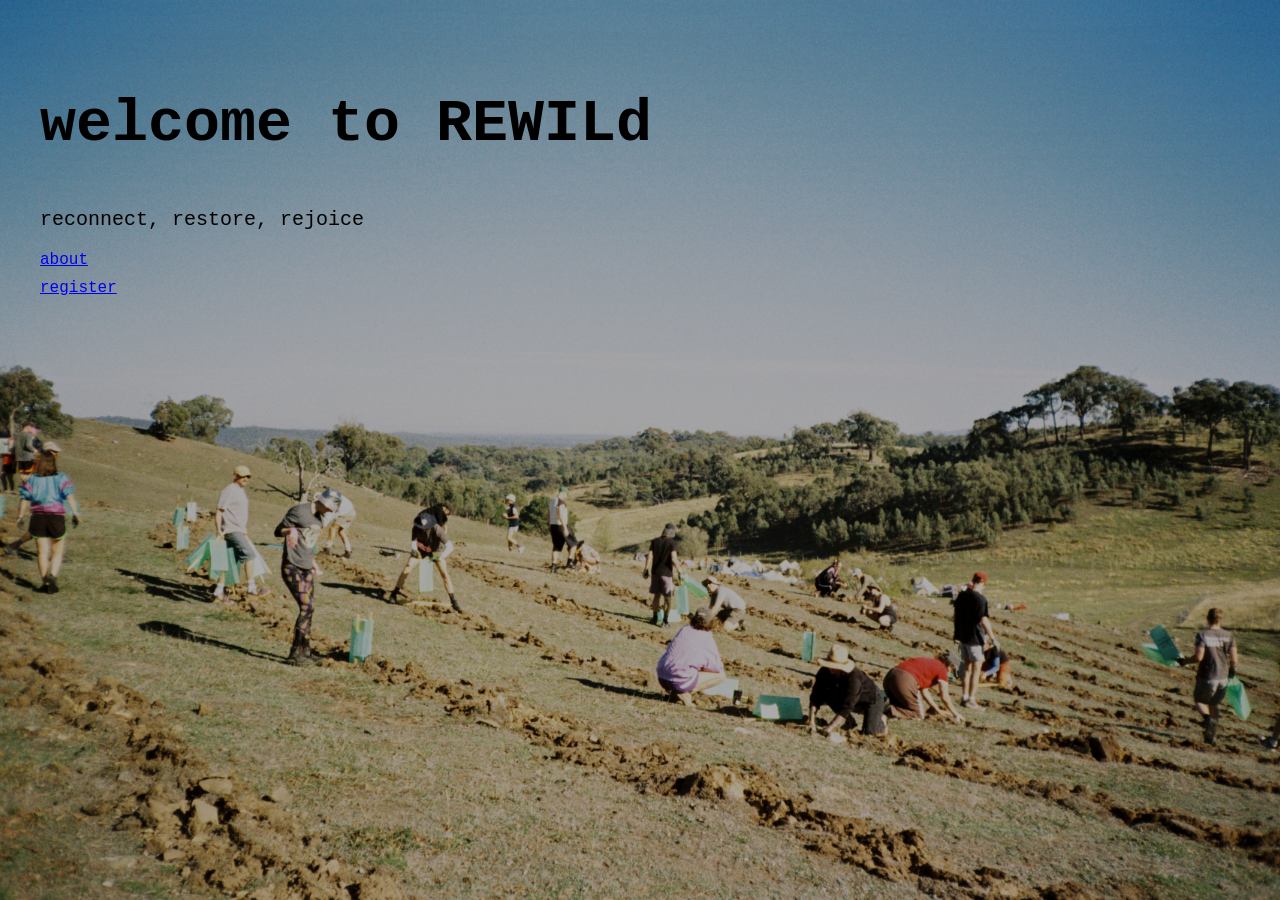
==== index.html @ 82e4d248 "Formatting fixes - hero section, no second photo yet" ====
<!DOCTYPE html>
<html lang="en">
<head>
    <meta charset="UTF-8">
    <meta name="viewport" content="width=device-width, initial-scale=1.0">

    <title>REWILd</title>

    <link rel="stylesheet" href="style.css">
</head>

<body>

    <section class="hero">

        <h1>welcome to REWILd</h1>

        <p>reconnect, restore, rejoice</p>

        <div>
            <a href="about.html">about</a>
        </div>

        <div>
            <a href="register.html" class="register-link">register</a>
        </div>

    </section>

    <!--
    <section class="second-photo">
        <img src="images/djs.JPG" alt="">
    </section>
    -->

    <script src="script.js"></script>
</body>
</html>
---- style.css ----
h1 {
    font-size: 60px;
}

p {
    font-size: 20px;
}

body {
    font-family: 'Courier New', Courier, monospace, sans-serif;
    margin: 0;
    padding: 0;
}

.hero {
    min-height: 100vh;
    padding: 40px;
    width: 100%;
    box-sizing: border-box;

    background:
        linear-gradient(rgba(0, 0, 0, 0.3), rgba(0, 0, 0, 0.3)),
        url("images/planting-background.JPG");

    background-size: cover;
    background-position: center;
    background-repeat: no-repeat;
}

/*
.second-photo {
    width: auto;
    height: 100vh;
}

.second-photo img {
    display: block;
    width: auto;
    height: 100%;
    object-fit: cover;
}
*/

form {
    display: flex;
    flex-direction: column;
    width: 300px;
    gap: 10px;
}

input, select {
    padding: 12px;
    font-size: 16px;
    background-color: rgba(250, 250, 170, 0.7);
    width: 100%;
}

button {
    padding: 12px;
    font-size: 16px;
    cursor: pointer;
    background-color: rgba(120, 120, 120, 1);
}

.home-link {
    display: block;
    margin-bottom: 30px;
}

.register-link {
    display: block;
    margin-top: 10px;
}
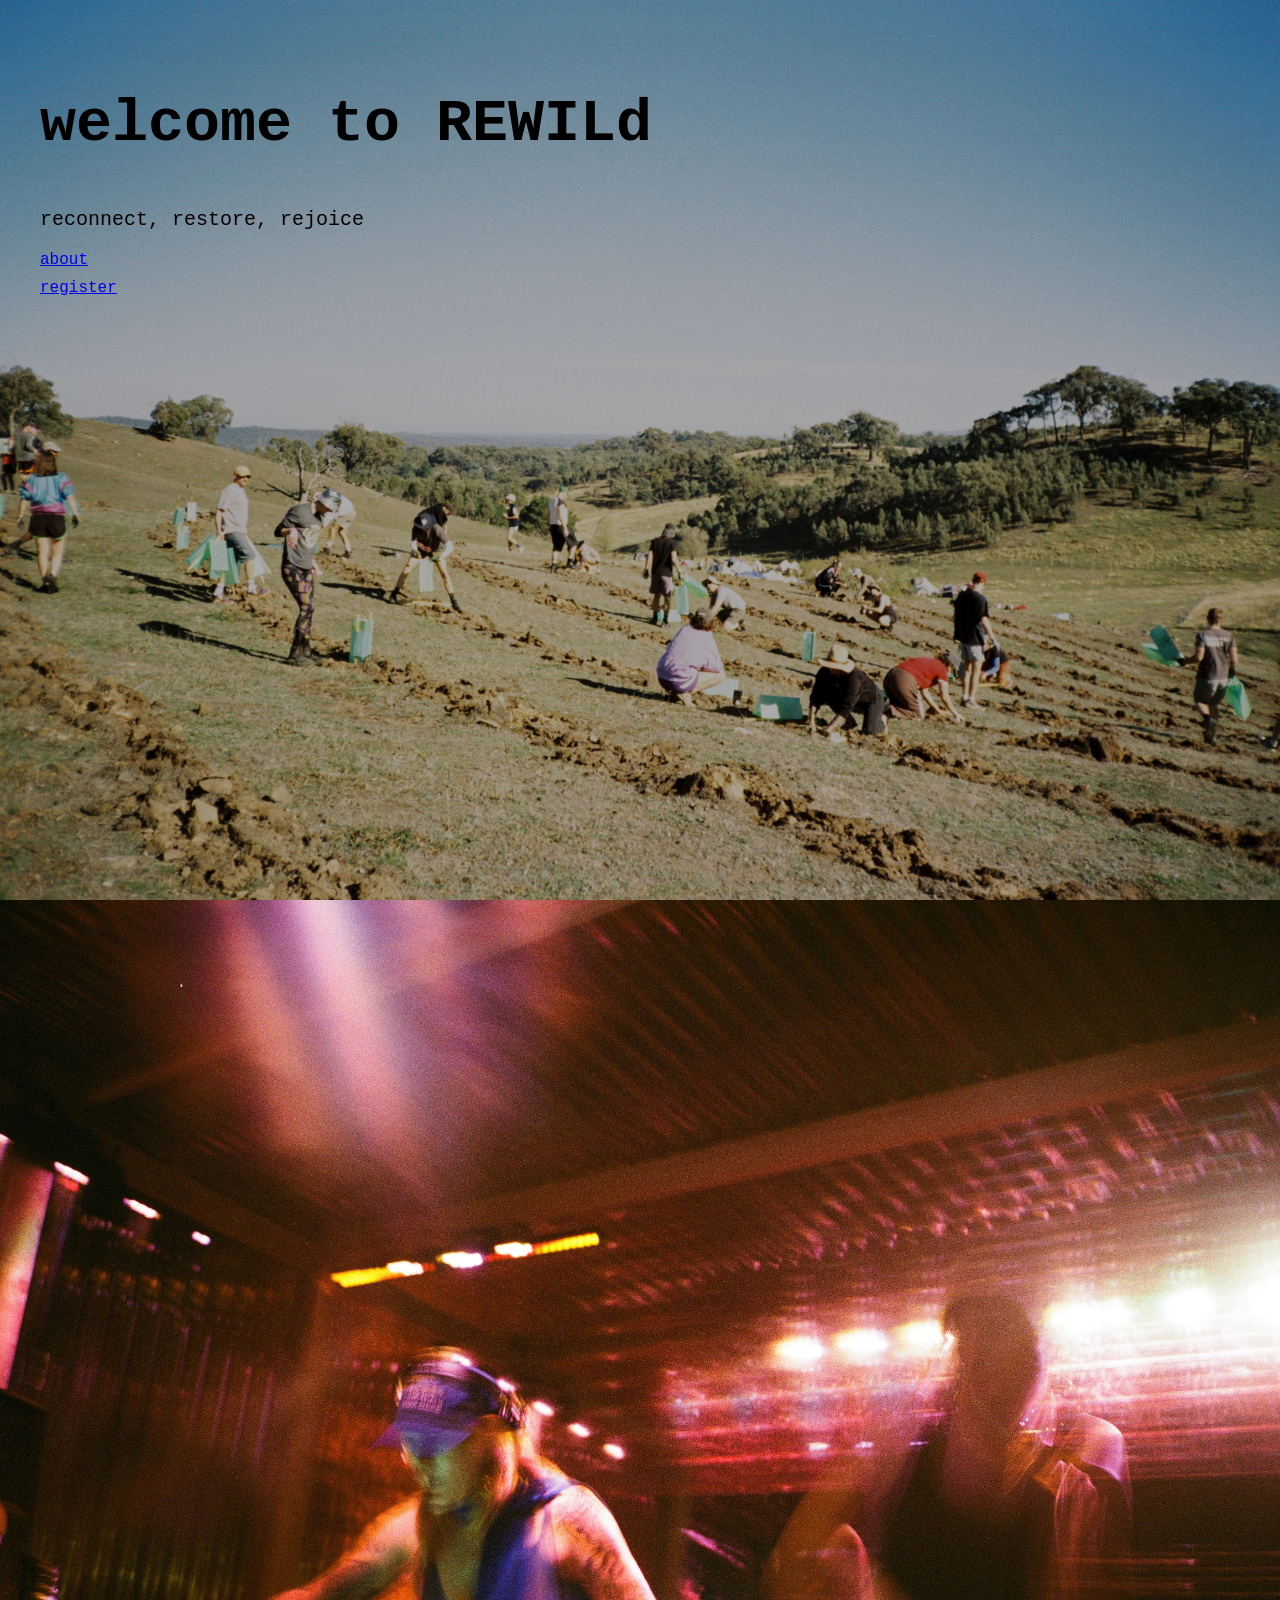
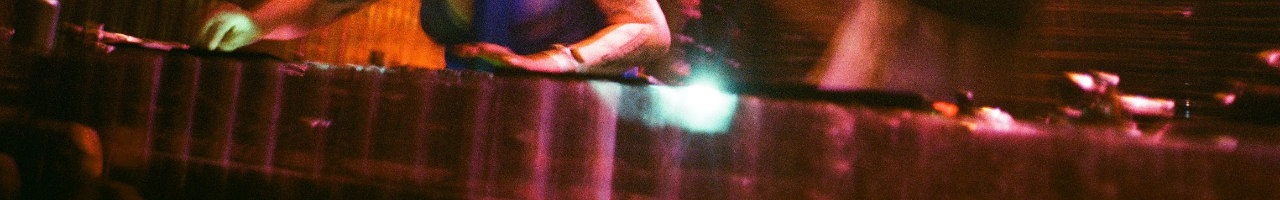
==== commit 18004097: "Second photo" ====
--- a/index.html
+++ b/index.html
@@ -27,11 +27,9 @@
 
     </section>
 
-    <!--
     <section class="second-photo">
         <img src="images/djs.JPG" alt="">
     </section>
-    -->
 
     <script src="script.js"></script>
 </body>
--- a/style.css
+++ b/style.css
@@ -27,19 +27,17 @@
     background-repeat: no-repeat;
 }
 
-/*
 .second-photo {
-    width: auto;
+    width: 100%;
     height: 100vh;
 }
 
 .second-photo img {
     display: block;
-    width: auto;
+    width: 100%;
     height: 100%;
     object-fit: cover;
 }
-*/
 
 form {
     display: flex;
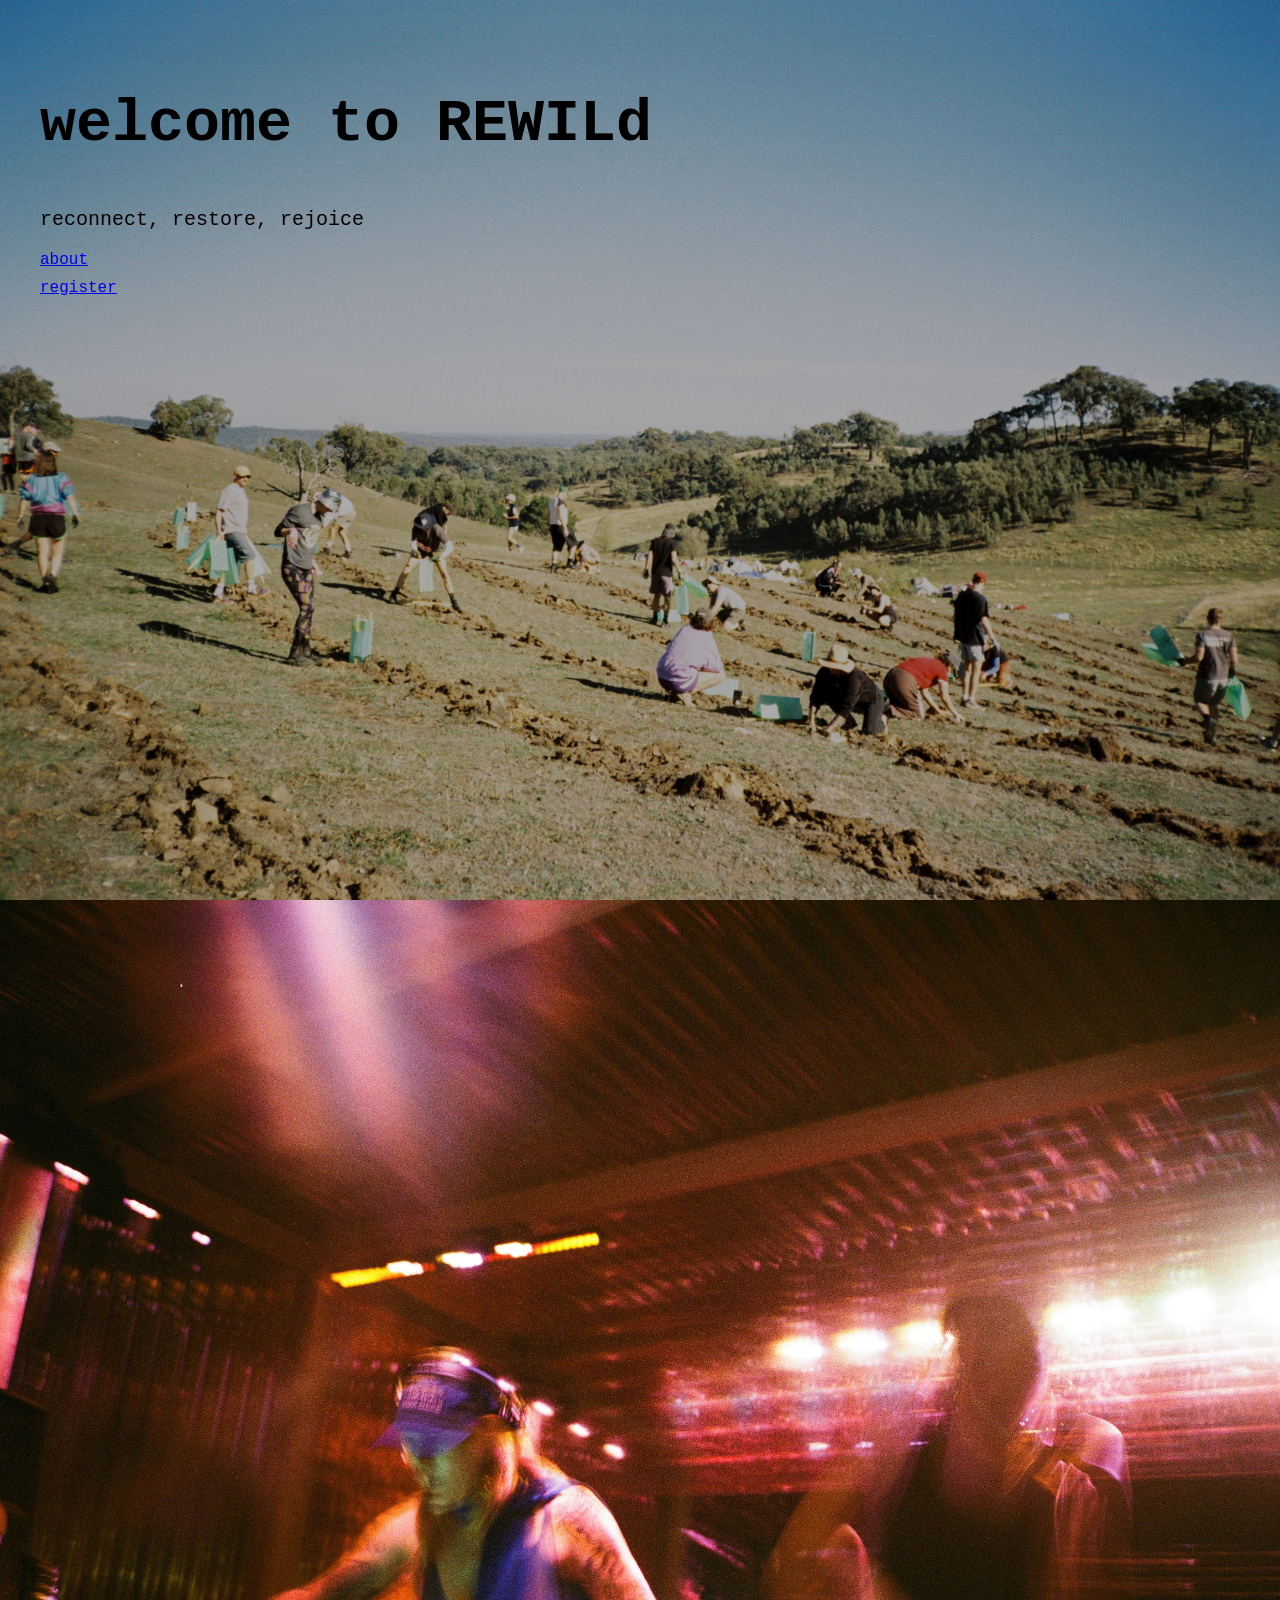
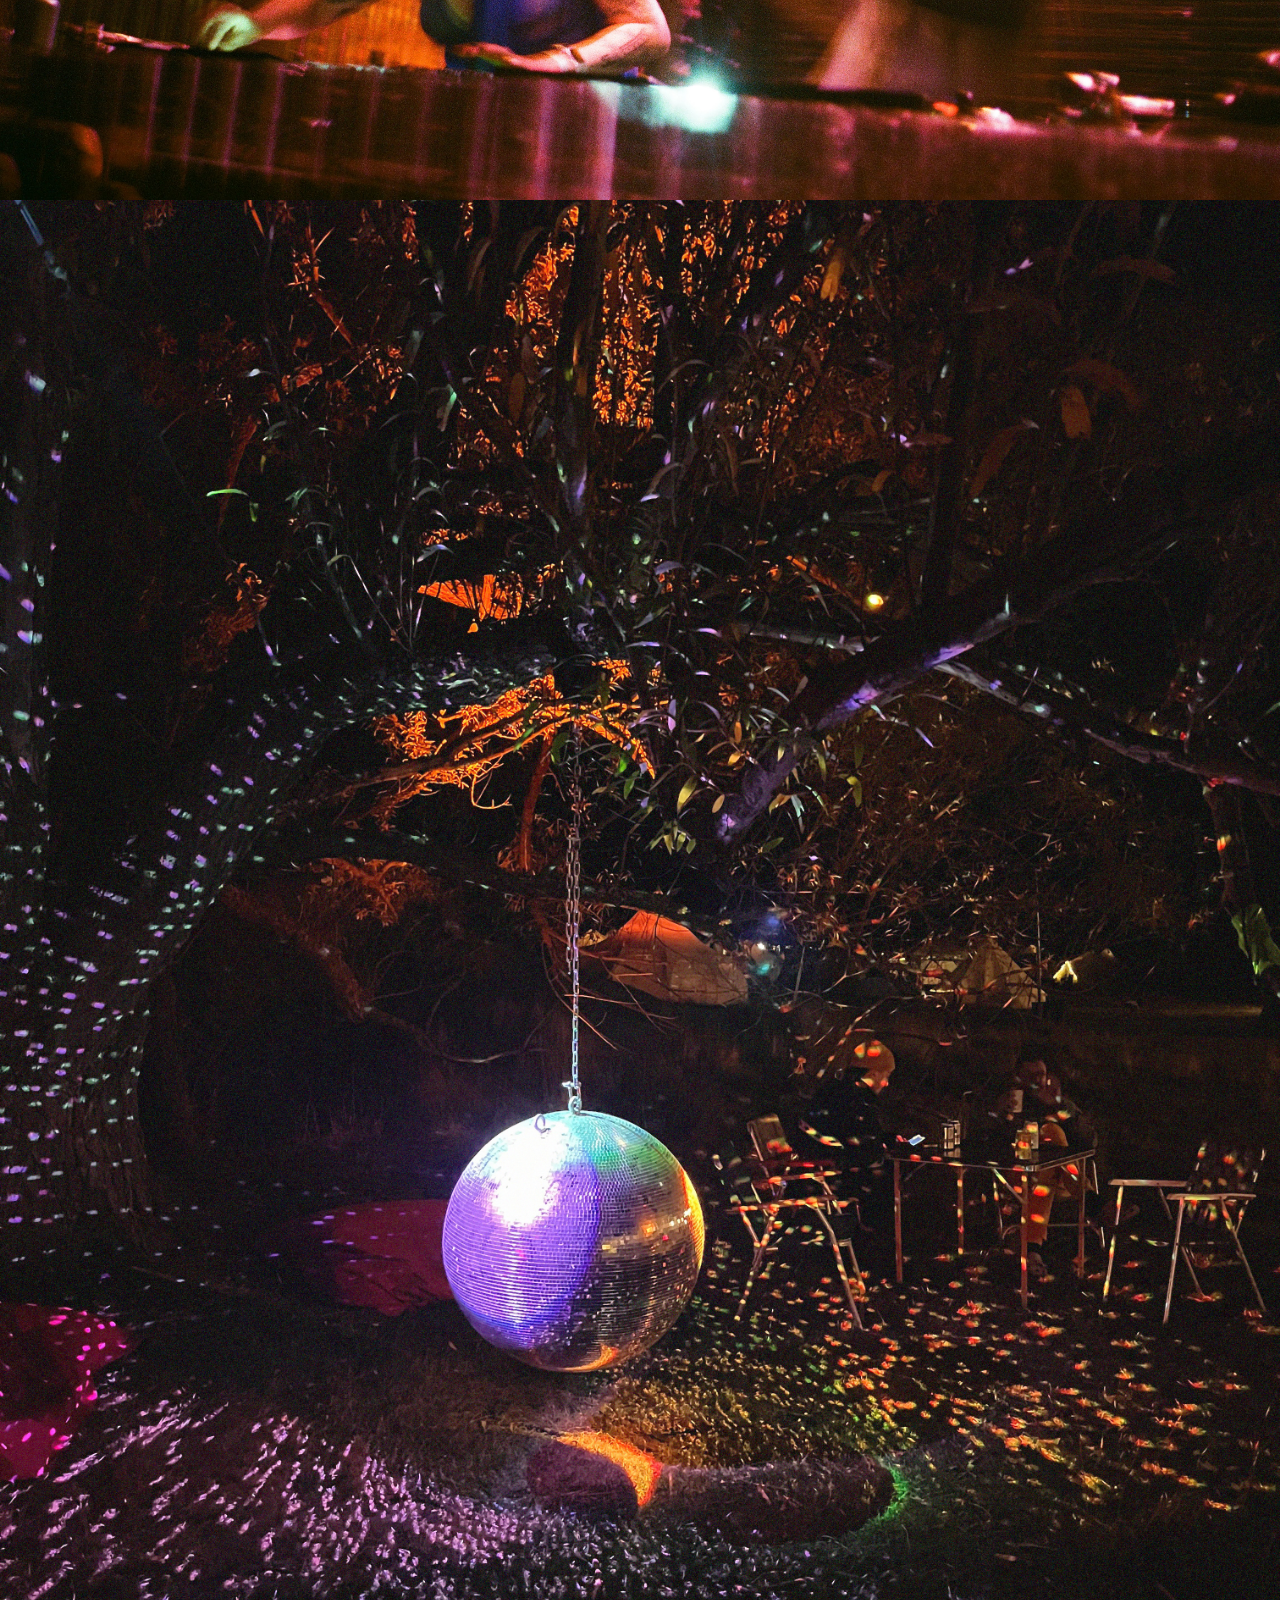
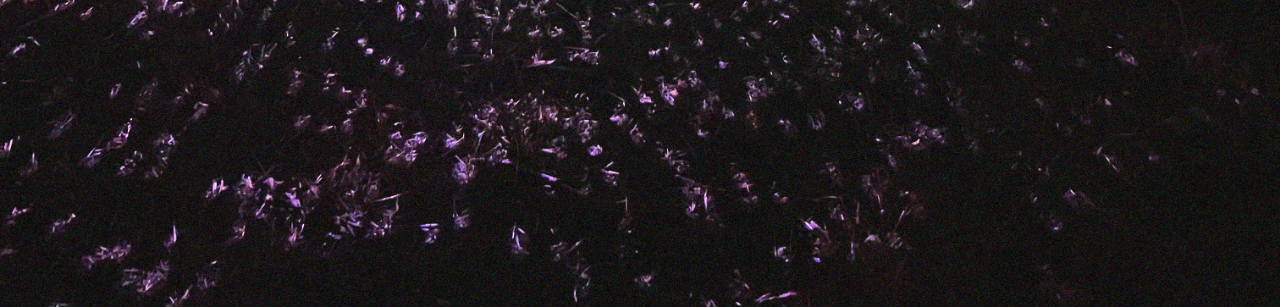
==== commit f922a4dd: "Additional photos" ====
--- a/index.html
+++ b/index.html
@@ -27,9 +27,18 @@
 
     </section>
 
-    <section class="second-photo">
+    <section class="photo-landscape">
         <img src="images/djs.JPG" alt="">
     </section>
+
+    <section class="photo-portrait">
+        <img src="images/sunset.JPG" alt="">
+    </section>
+
+    <section class="photo-portrait">
+        <img src="images/disco-ball.JPG" alt="">
+    </section>
+
 
     <script src="script.js"></script>
 </body>
--- a/style.css
+++ b/style.css
@@ -6,17 +6,15 @@
     font-size: 20px;
 }
 
+.page-content {
+    padding: 40px;
+    box-sizing: border-box;
+}
+
 body {
     font-family: 'Courier New', Courier, monospace, sans-serif;
     margin: 0;
     padding: 0;
-}
-
-.hero {
-    min-height: 100vh;
-    padding: 40px;
-    width: 100%;
-    box-sizing: border-box;
 
     background:
         linear-gradient(rgba(0, 0, 0, 0.3), rgba(0, 0, 0, 0.3)),
@@ -25,18 +23,37 @@
     background-size: cover;
     background-position: center;
     background-repeat: no-repeat;
+    background-attachment: fixed;
+
+    min-height: 100vh;
 }
 
-.second-photo {
+.hero {
+    min-height: 100vh;
+    padding: 40px;
+    box-sizing: border-box;
+}
+
+.photo-landscape {
     width: 100%;
     height: 100vh;
 }
 
-.second-photo img {
+.photo-landscape img {
     display: block;
     width: 100%;
     height: 100%;
     object-fit: cover;
+}
+
+.photo-portrait {
+    height: auto;
+}
+
+.photo-portrait img {
+    width: 100%;
+    height: auto;
+    display: block;
 }
 
 form {
@@ -68,4 +85,28 @@
 .register-link {
     display: block;
     margin-top: 10px;
+}
+
+
+@media (max-width: 600px) {
+
+    body {
+        background-size: auto 100vh;
+        background-position: center top;
+    }
+
+    .hero {
+        min-height: 100vh;
+        padding: 30px 20px;
+    }
+
+    .second-photo {
+        height: 35vh;
+    }
+
+    .second-photo img {
+        object-fit: cover;
+        object-position: center;
+    }
+
 }
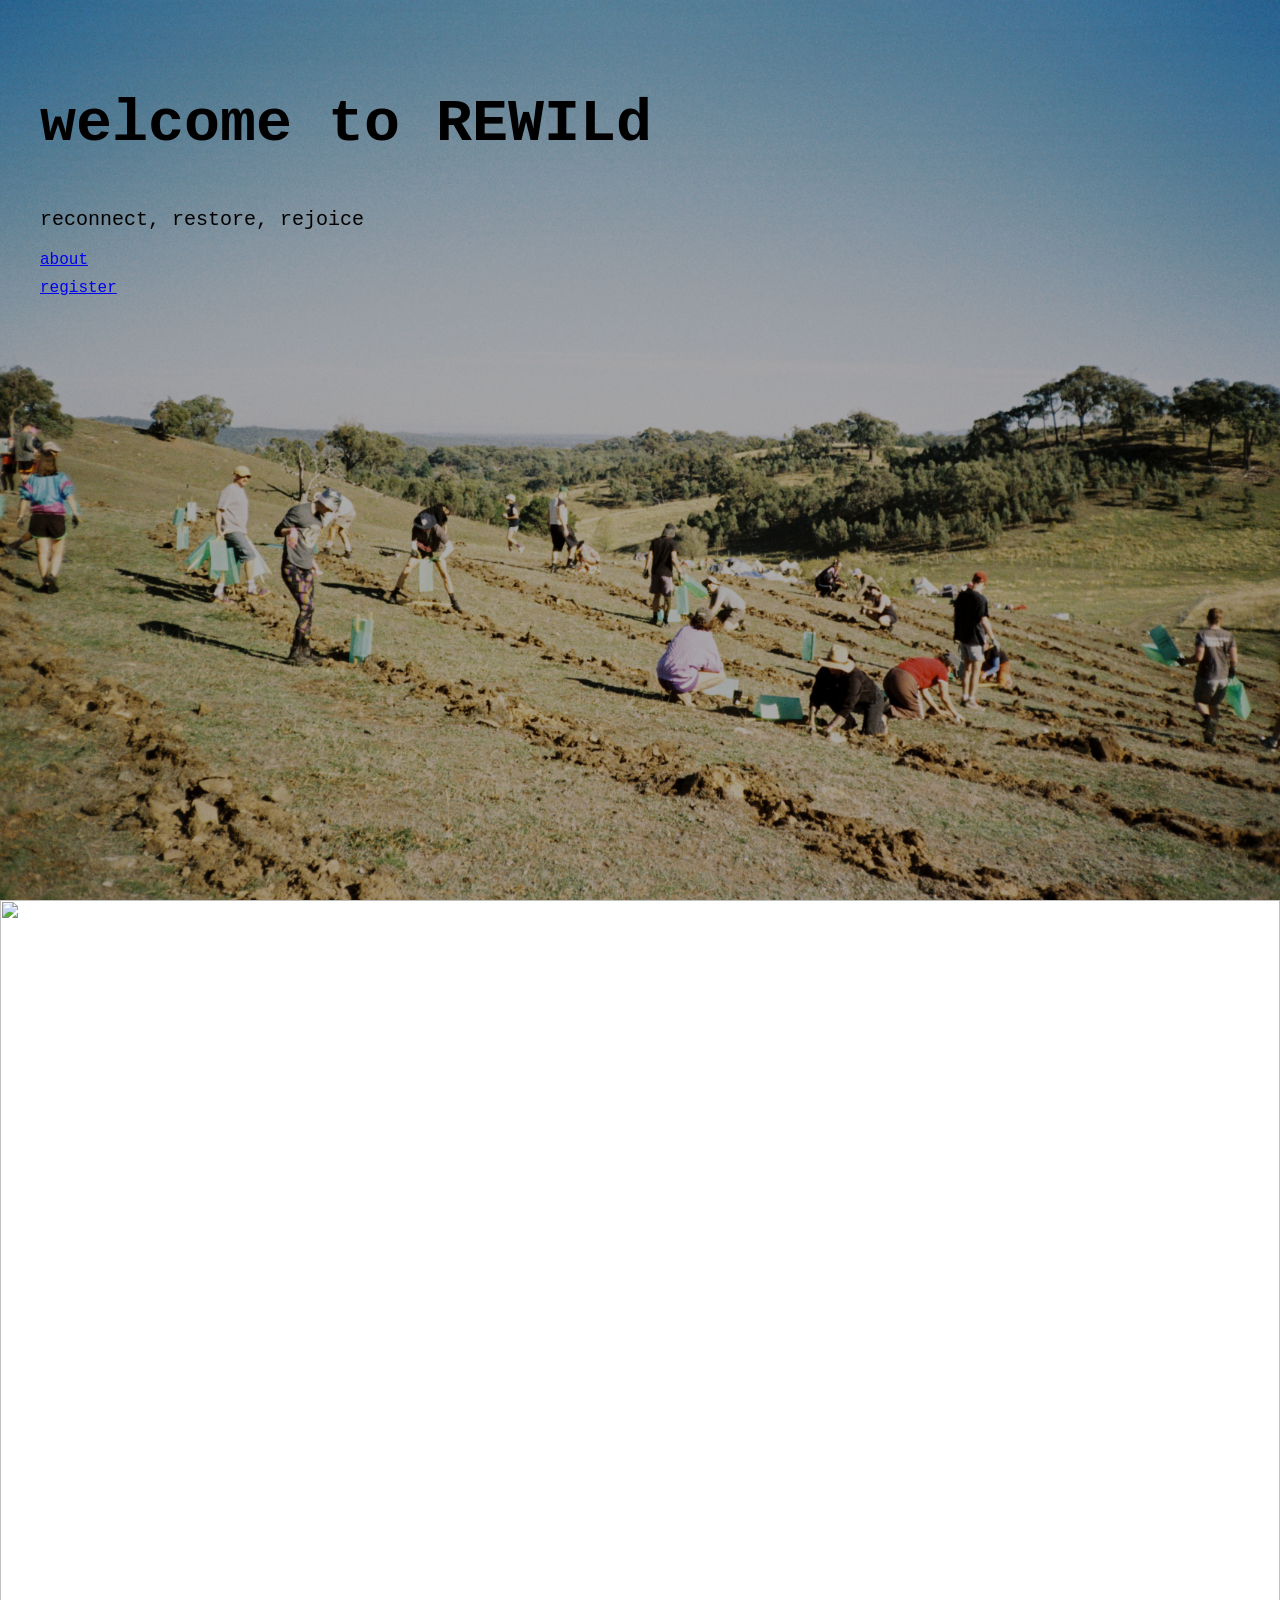
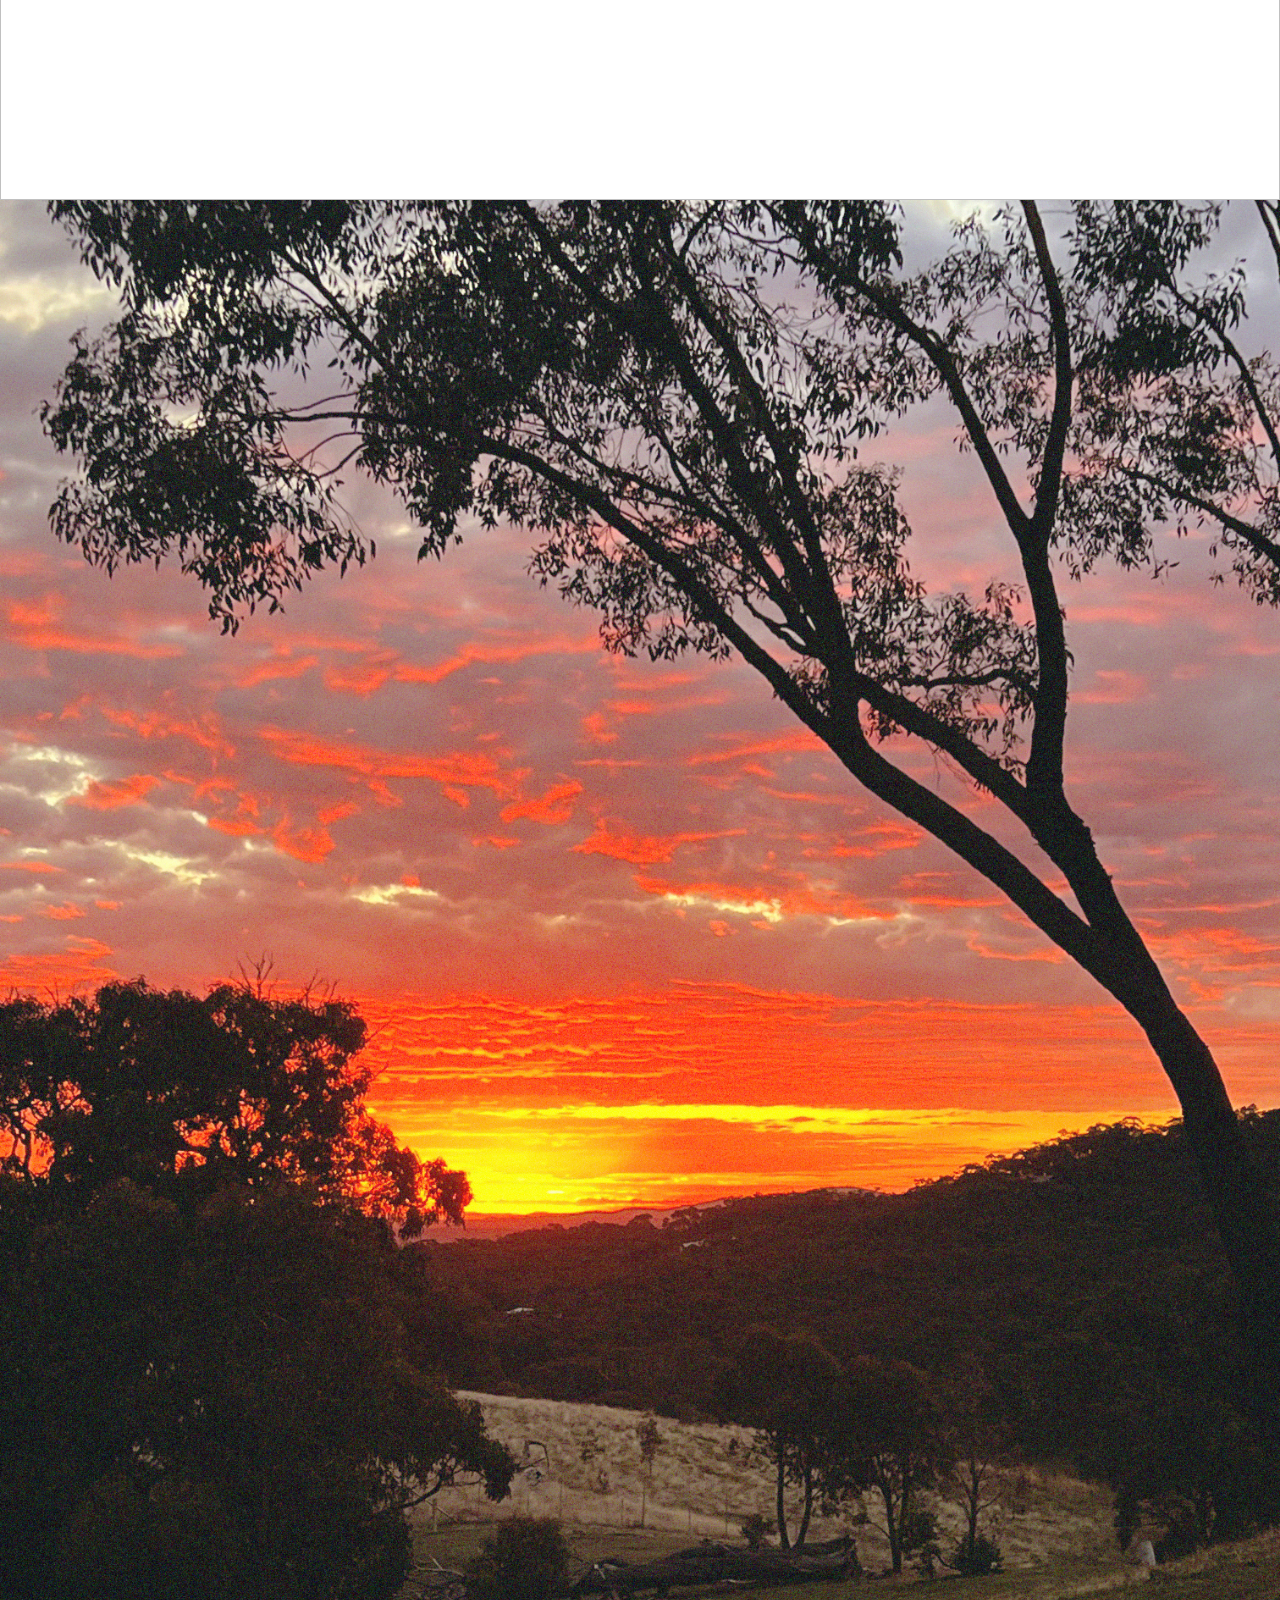
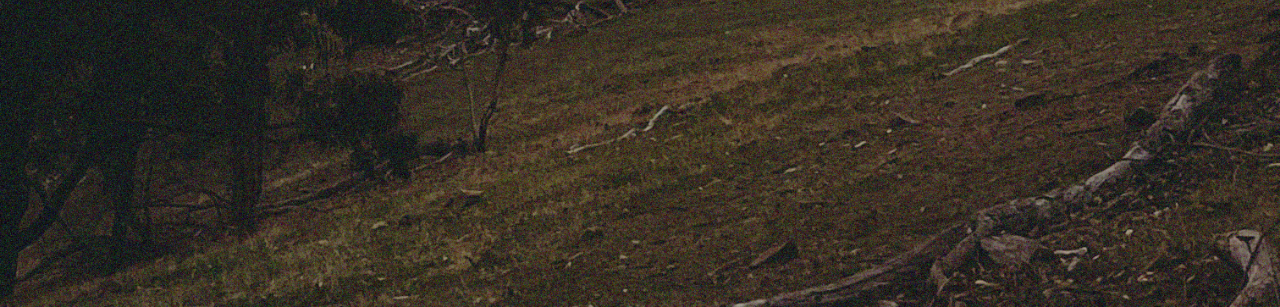
==== commit b66f9eb6: "Update image suffixes" ====
--- a/index.html
+++ b/index.html
@@ -28,15 +28,15 @@
     </section>
 
     <section class="photo-landscape">
-        <img src="images/djs.JPG" alt="">
+        <img src="images/djs.jpg" alt="">
     </section>
 
     <section class="photo-portrait">
-        <img src="images/sunset.JPG" alt="">
+        <img src="images/sunset.jpg" alt="">
     </section>
 
     <section class="photo-portrait">
-        <img src="images/disco-ball.JPG" alt="">
+        <img src="images/disco-ball.jpg" alt="">
     </section>
 
 
--- a/style.css
+++ b/style.css
@@ -32,11 +32,16 @@
     min-height: 100vh;
     padding: 40px;
     box-sizing: border-box;
+
+    position: relative;
+    z-index: 1;
 }
 
 .photo-landscape {
     width: 100%;
     height: 100vh;
+    position: relative;
+    z-index: 2;
 }
 
 .photo-landscape img {
@@ -48,6 +53,8 @@
 
 .photo-portrait {
     height: auto;
+    position: relative;
+    z-index: 2;
 }
 
 .photo-portrait img {
@@ -91,22 +98,49 @@
 @media (max-width: 600px) {
 
     body {
+        background: none;
+    }
+
+    body::before {
+        content: "";
+        position: fixed;
+        top: 0;
+        left: 0;
+        width: 100%;
+        height: 100vh;
+
+        background:
+            linear-gradient(rgba(0, 0, 0, 0.3), rgba(0, 0, 0, 0.3)),
+            url("images/planting-background.JPG");
+
         background-size: auto 100vh;
         background-position: center top;
+        background-repeat: no-repeat;
+
+        z-index: -1;
     }
 
     .hero {
         min-height: 100vh;
         padding: 30px 20px;
+        box-sizing: border-box;
+
+        position: relative;
+        z-index: 1;
     }
 
-    .second-photo {
-        height: 35vh;
+    .photo-landscape {
+        height: 60vh;
+        position: relative;
+        z-index: 2;
     }
 
-    .second-photo img {
+    .photo-landscape img {
         object-fit: cover;
-        object-position: center;
     }
 
+    .photo-portrait {
+        position: relative;
+        z-index: 2;
+    }
 }
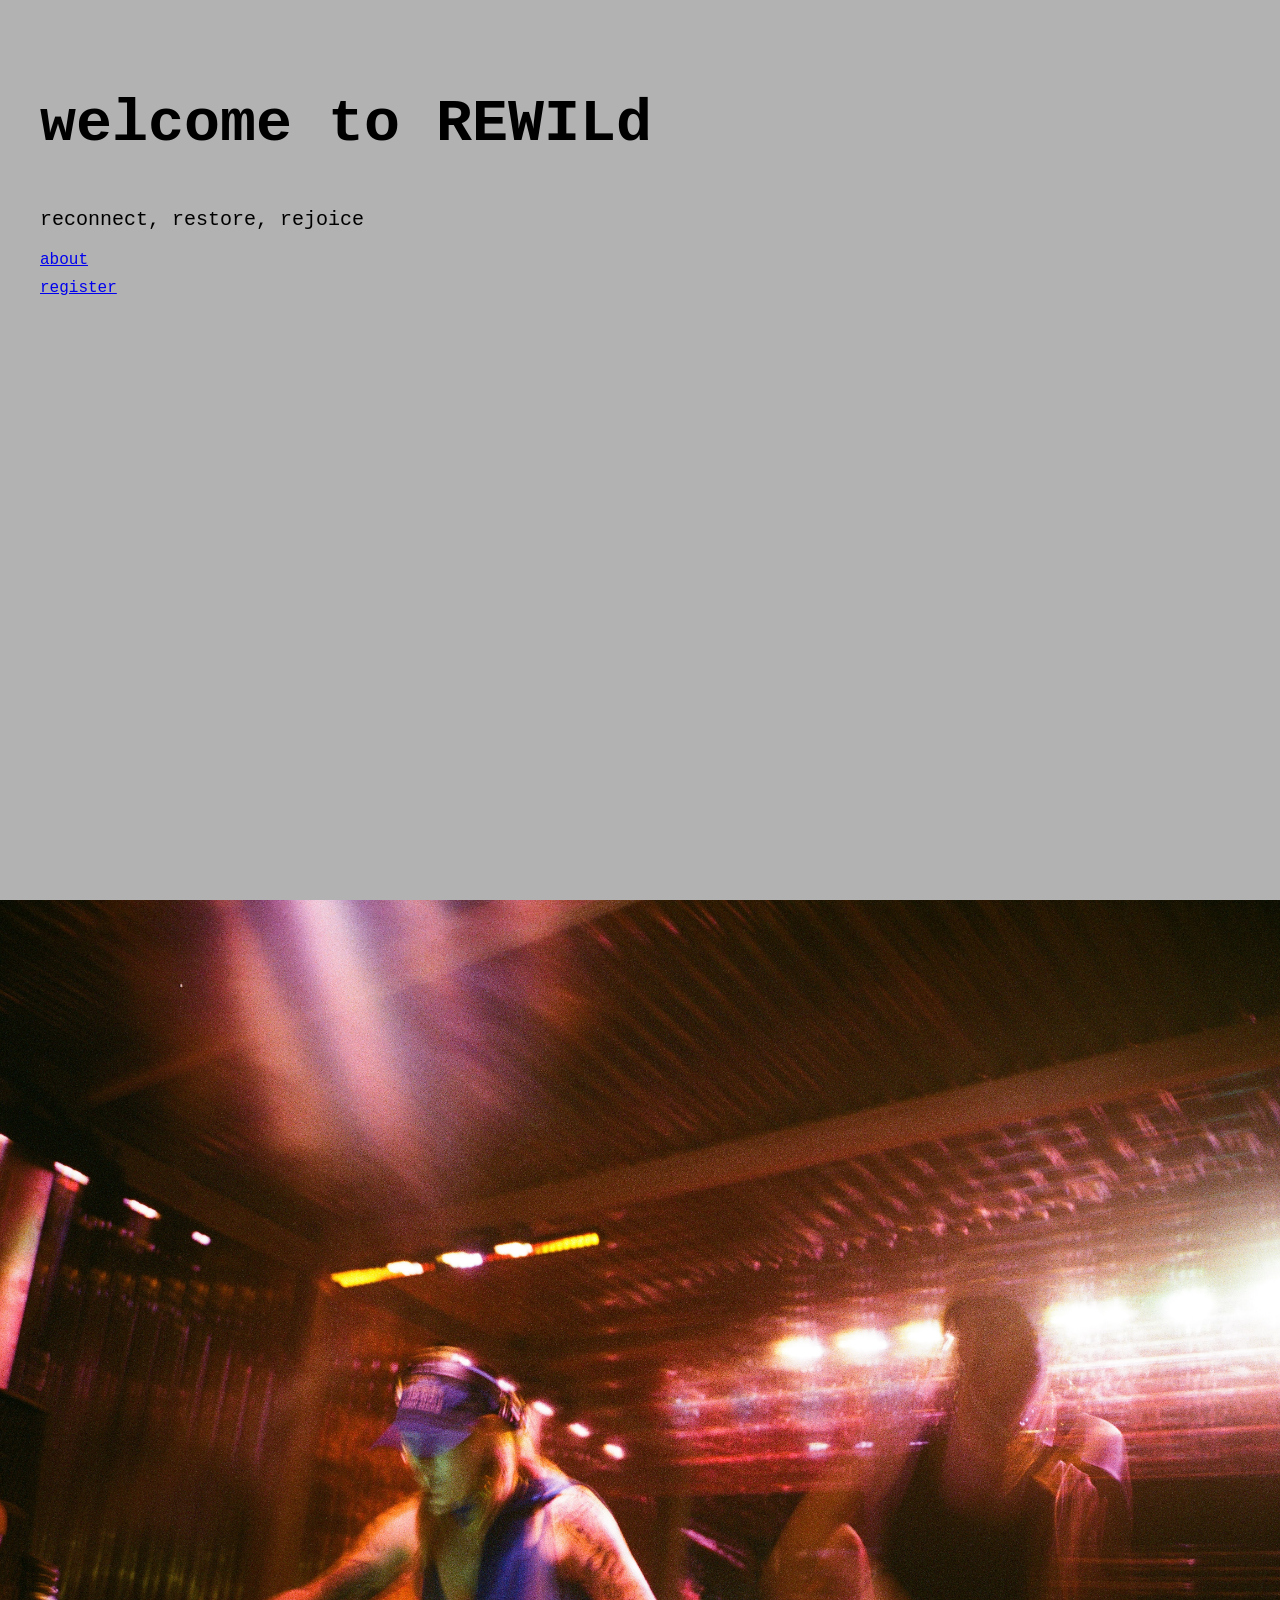
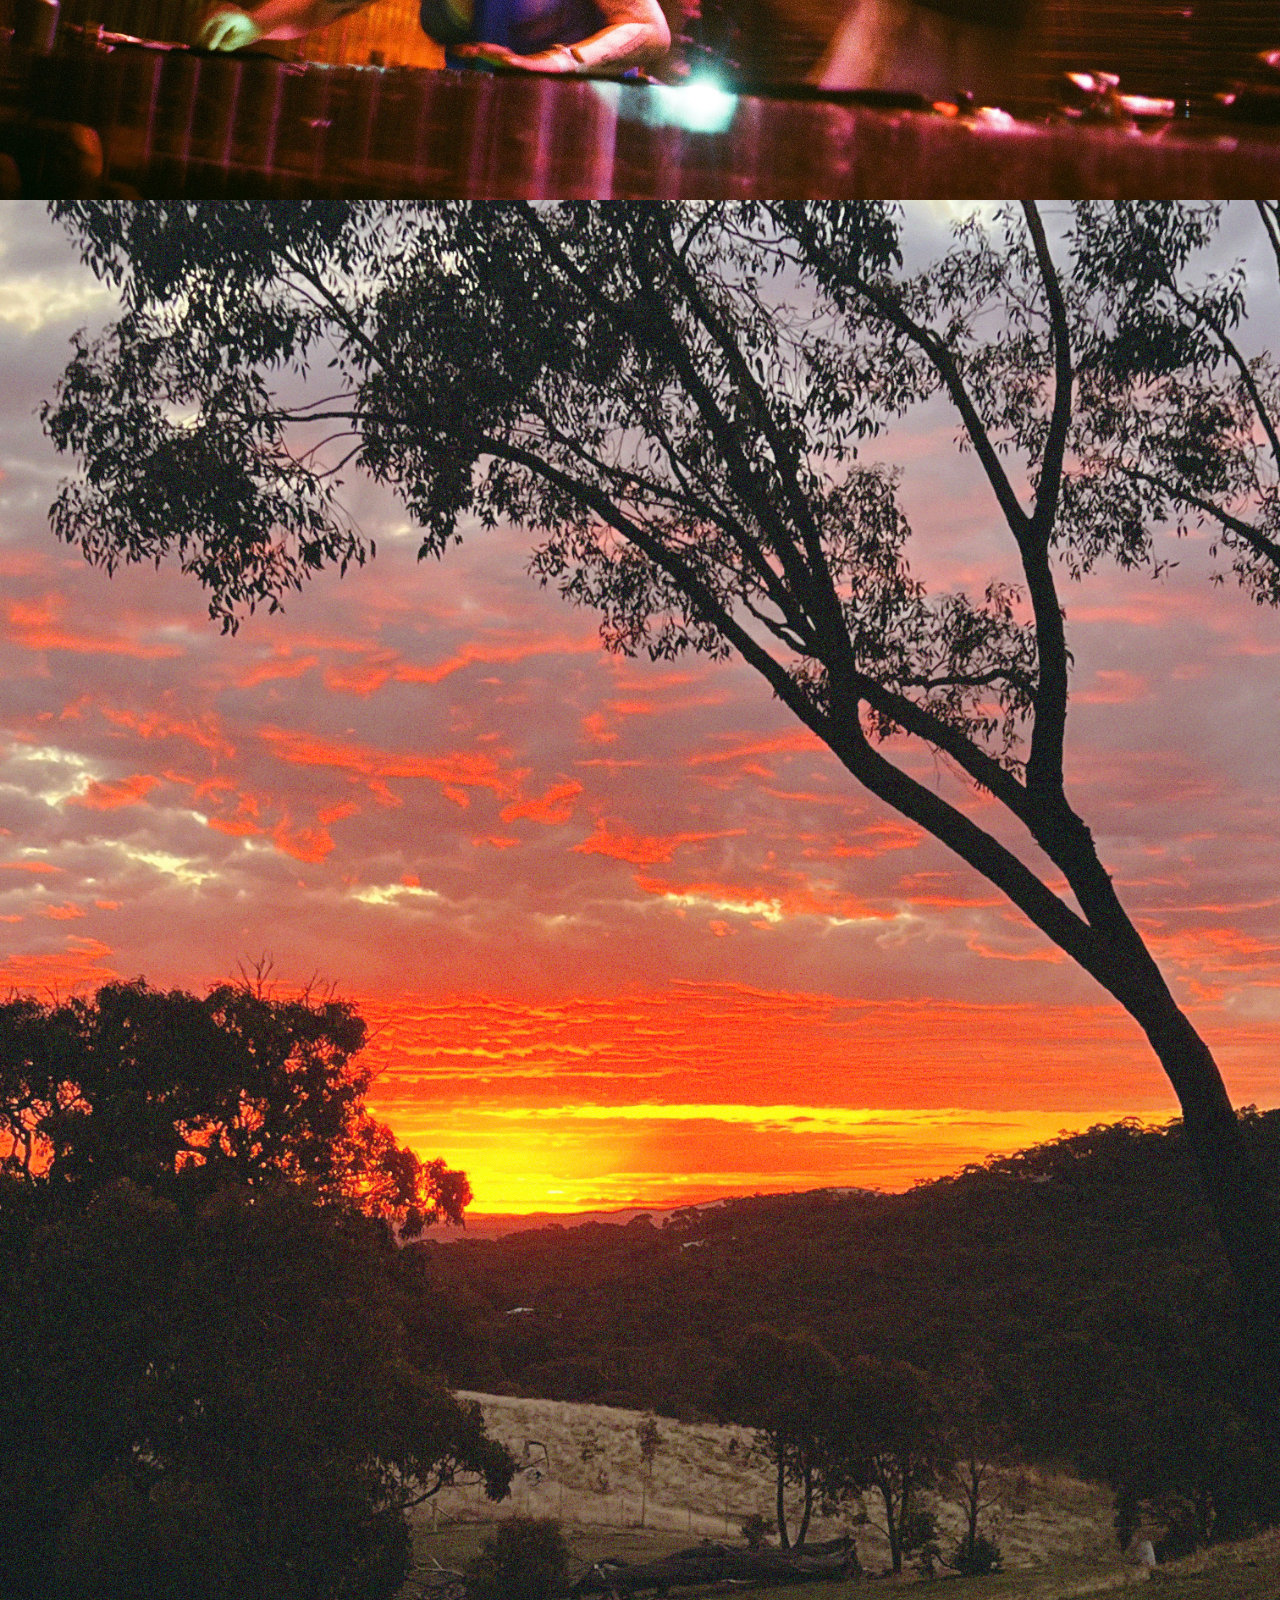
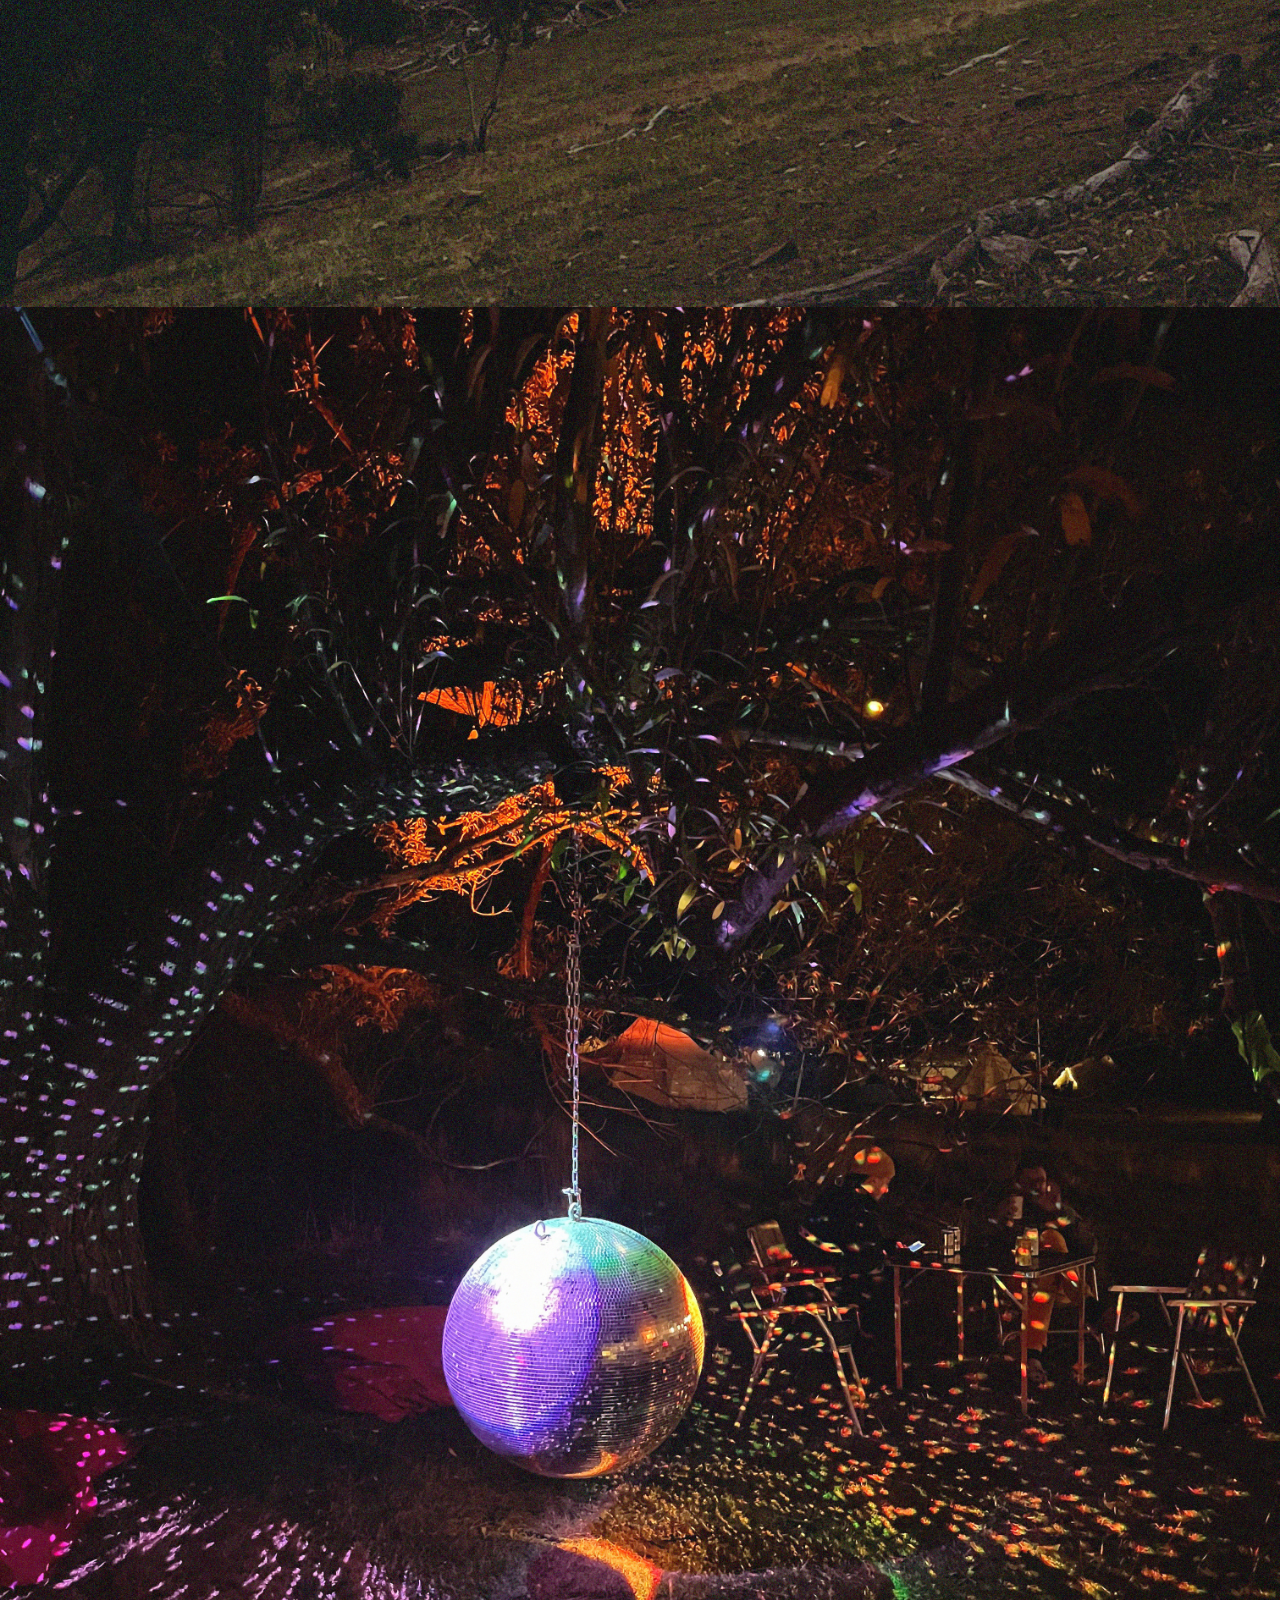
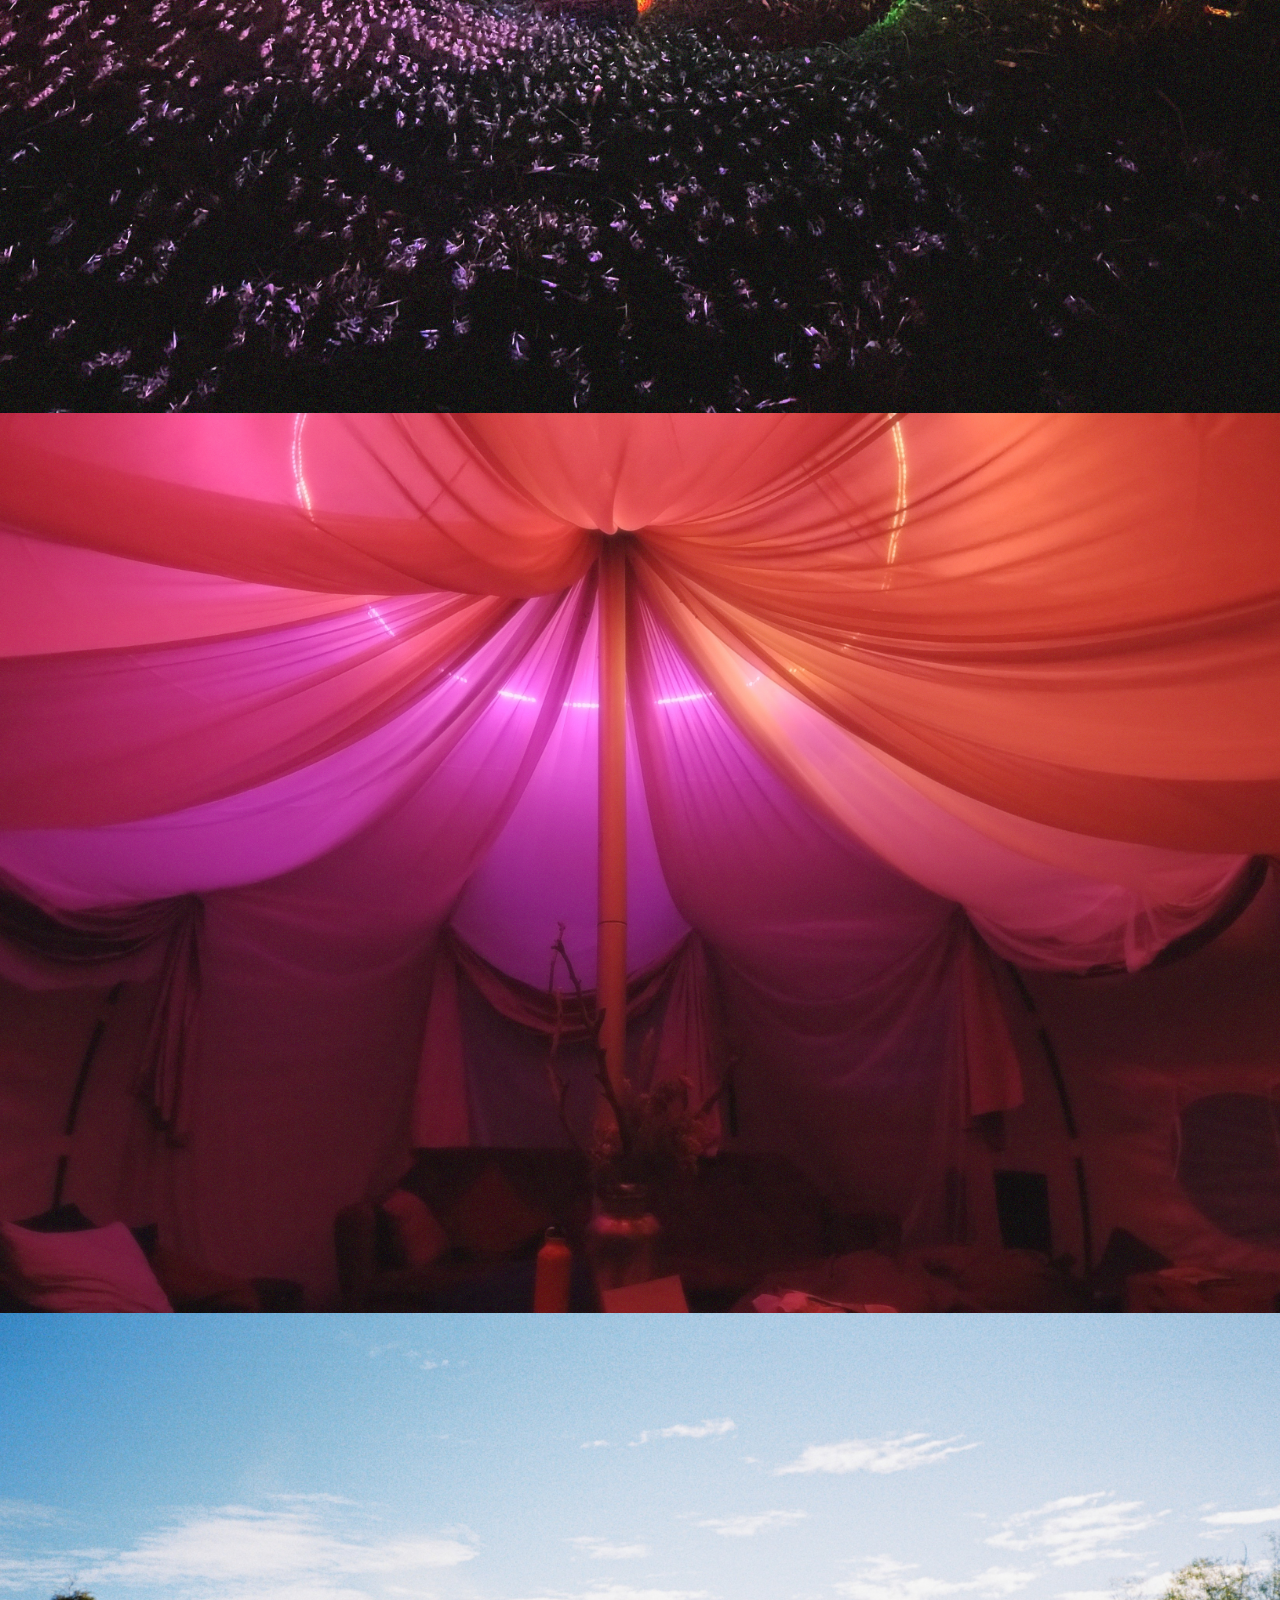
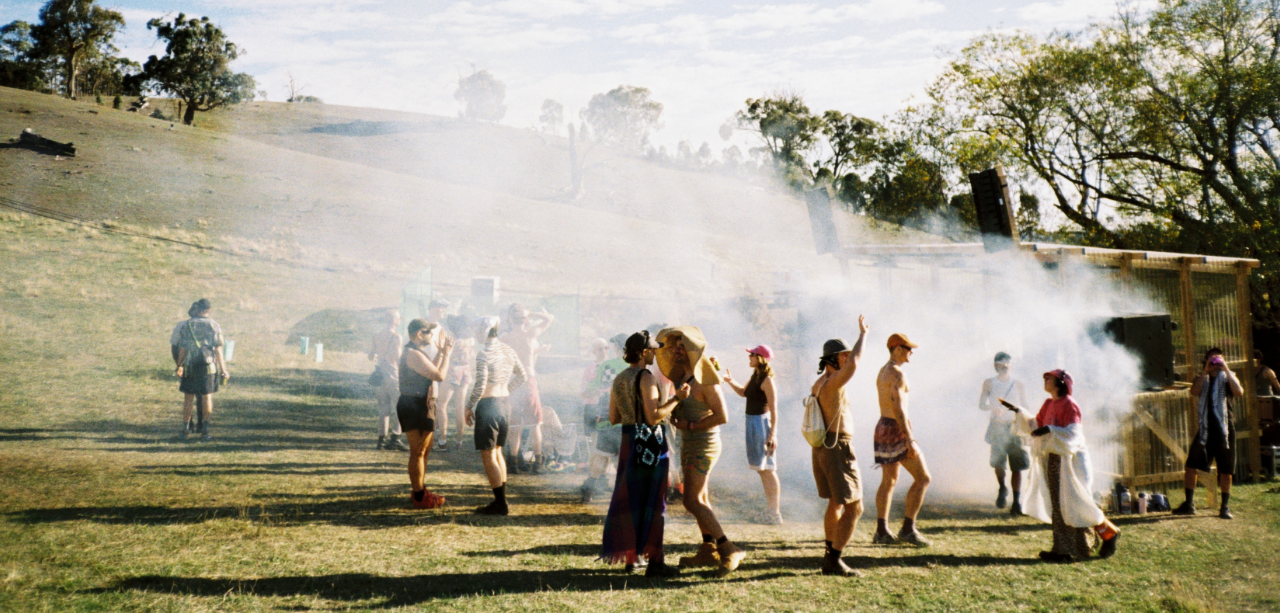
==== commit 43ebea3e: "More pics - hunion, crowd" ====
--- a/index.html
+++ b/index.html
@@ -39,6 +39,14 @@
         <img src="images/disco-ball.jpg" alt="">
     </section>
 
+    <section class="photo-landscape">
+        <img src="images/hunion.jpg" alt="">
+    </section>
+
+    <section class="photo-landscape">
+        <img src="images/crowd.jpg" alt="">
+    </section>
+
 
     <script src="script.js"></script>
 </body>
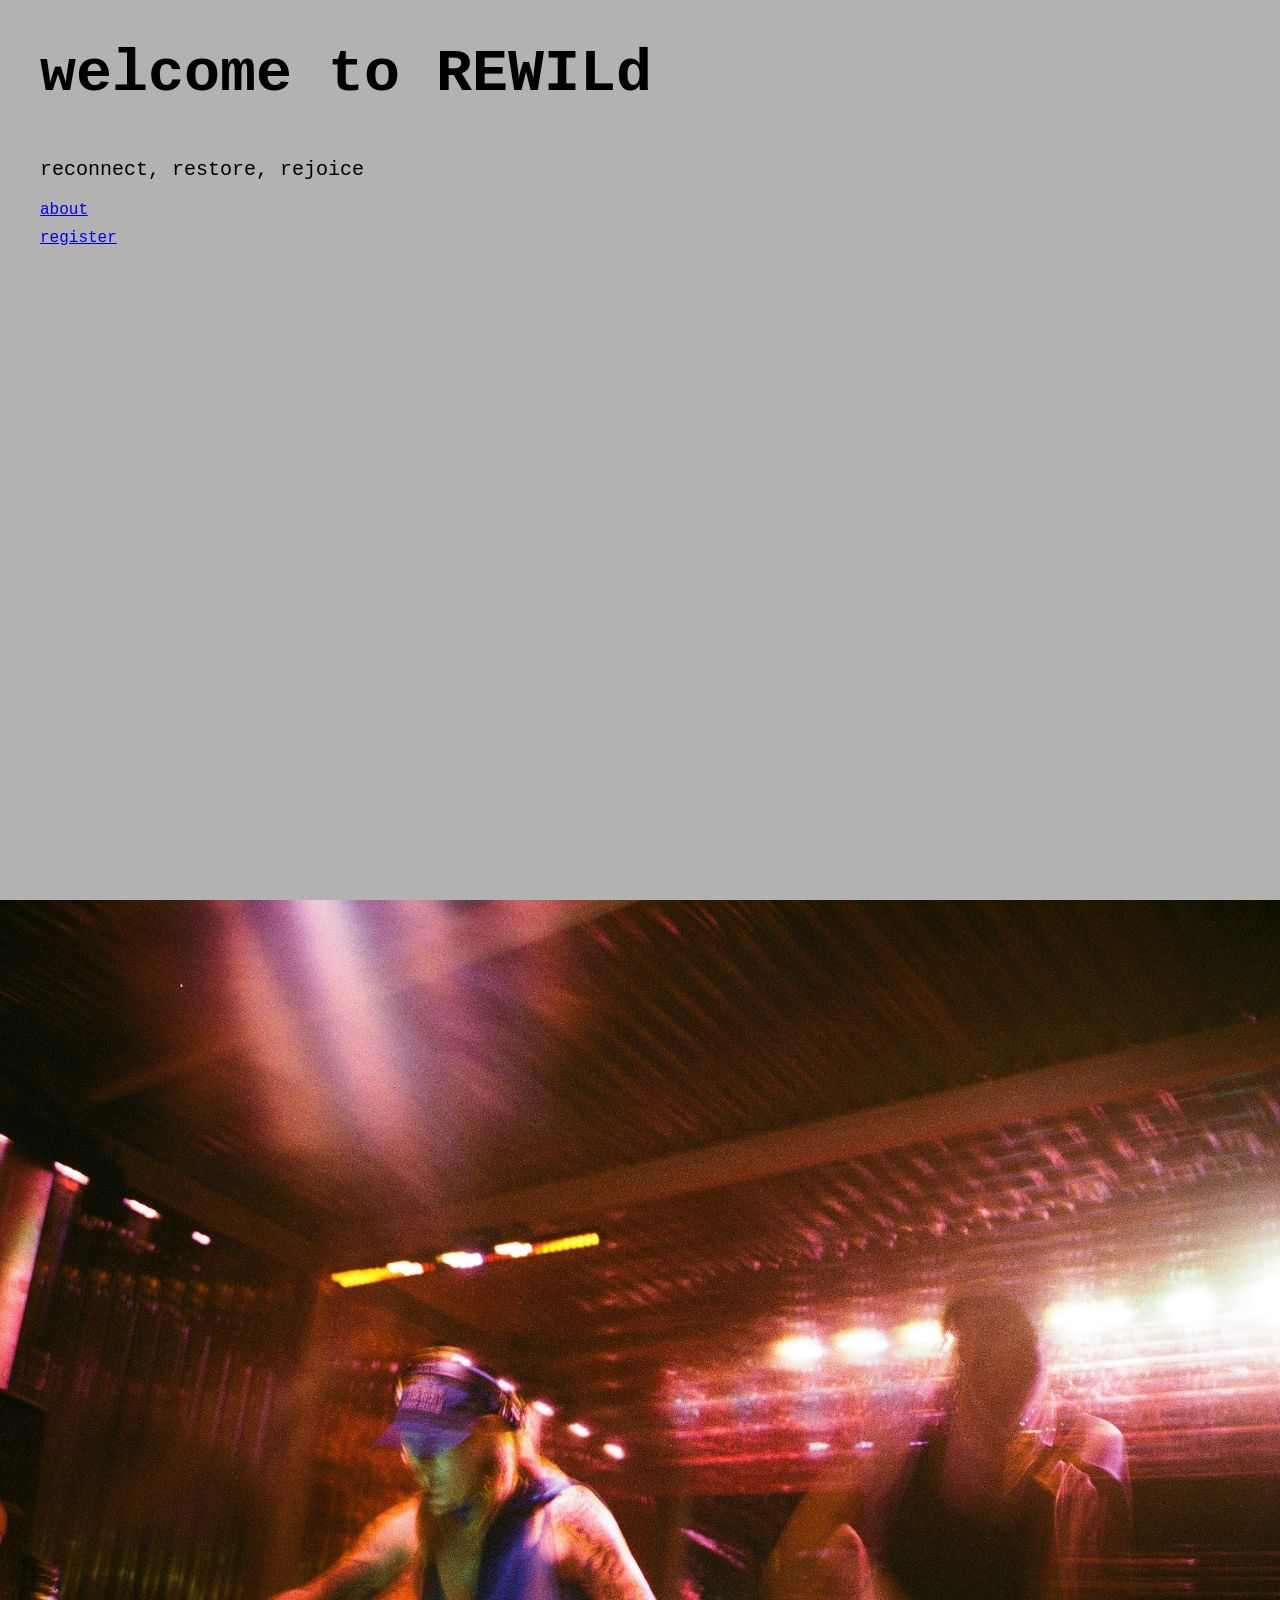
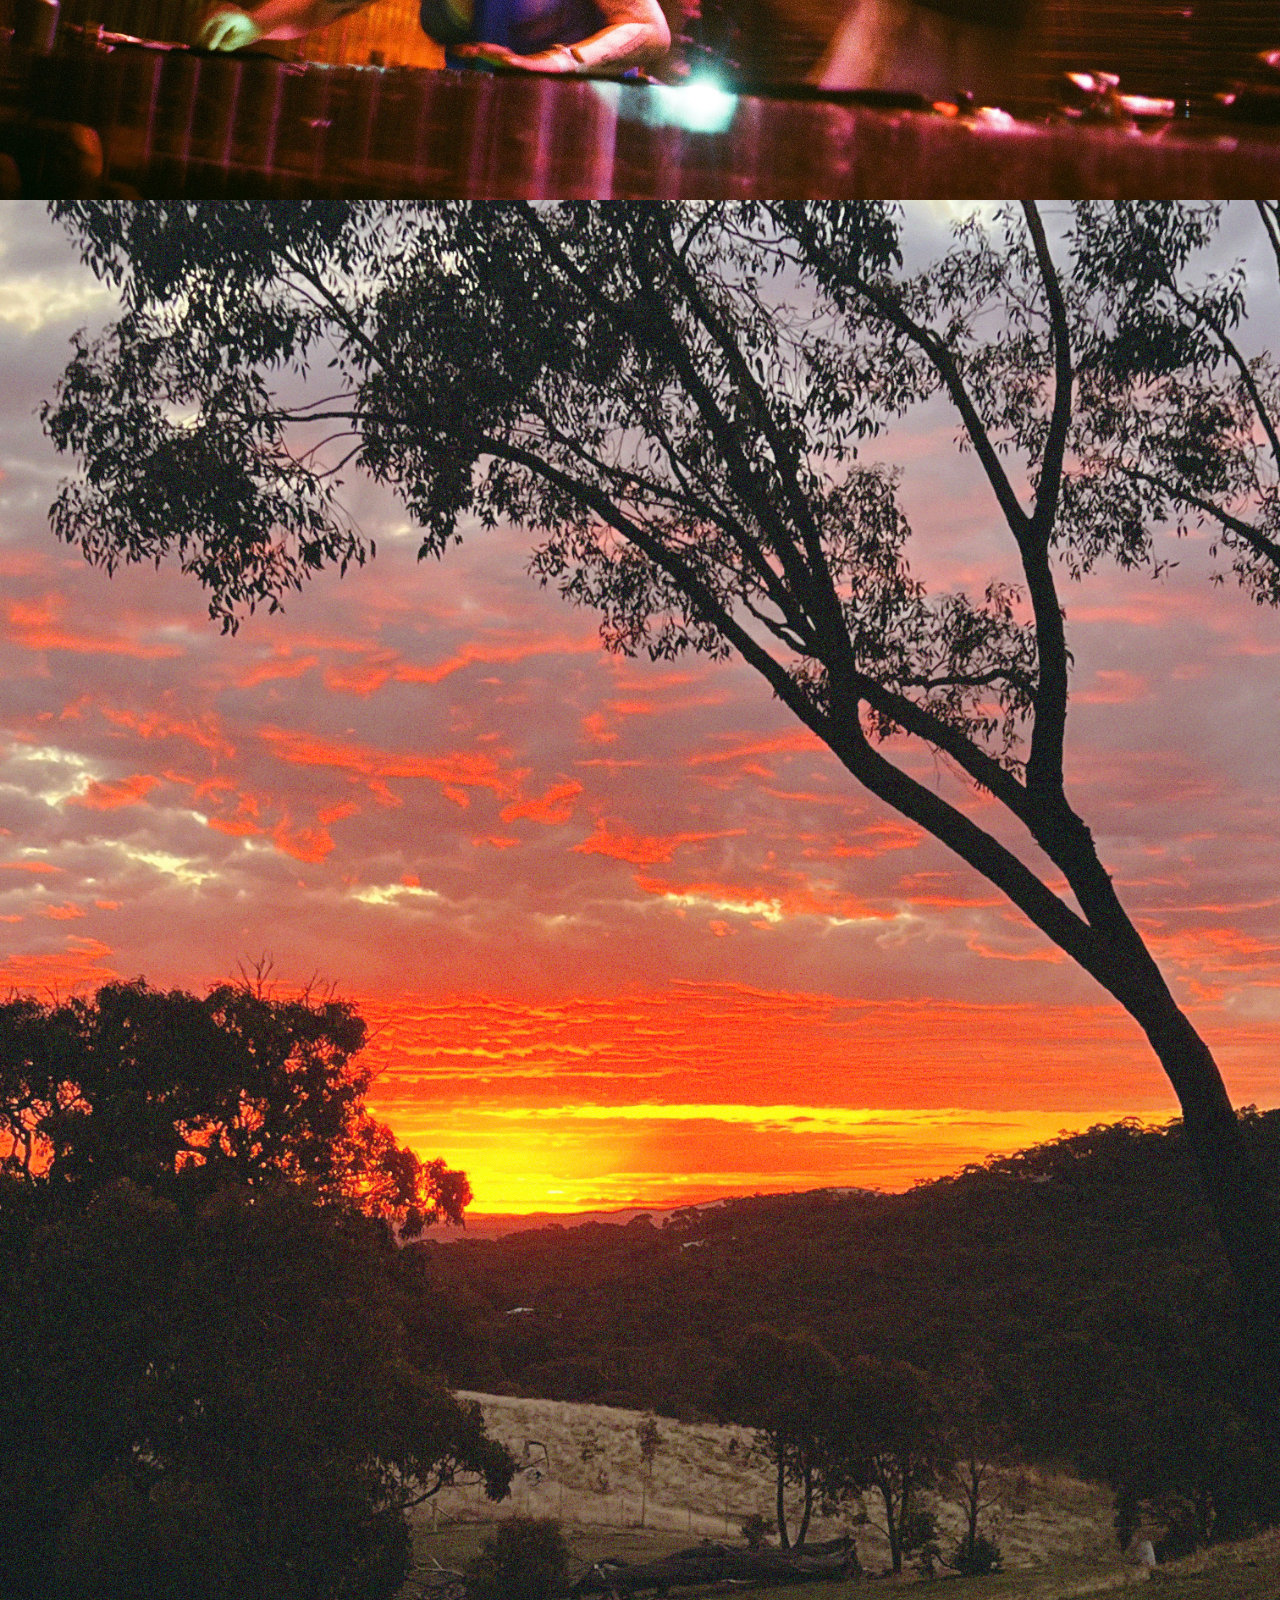
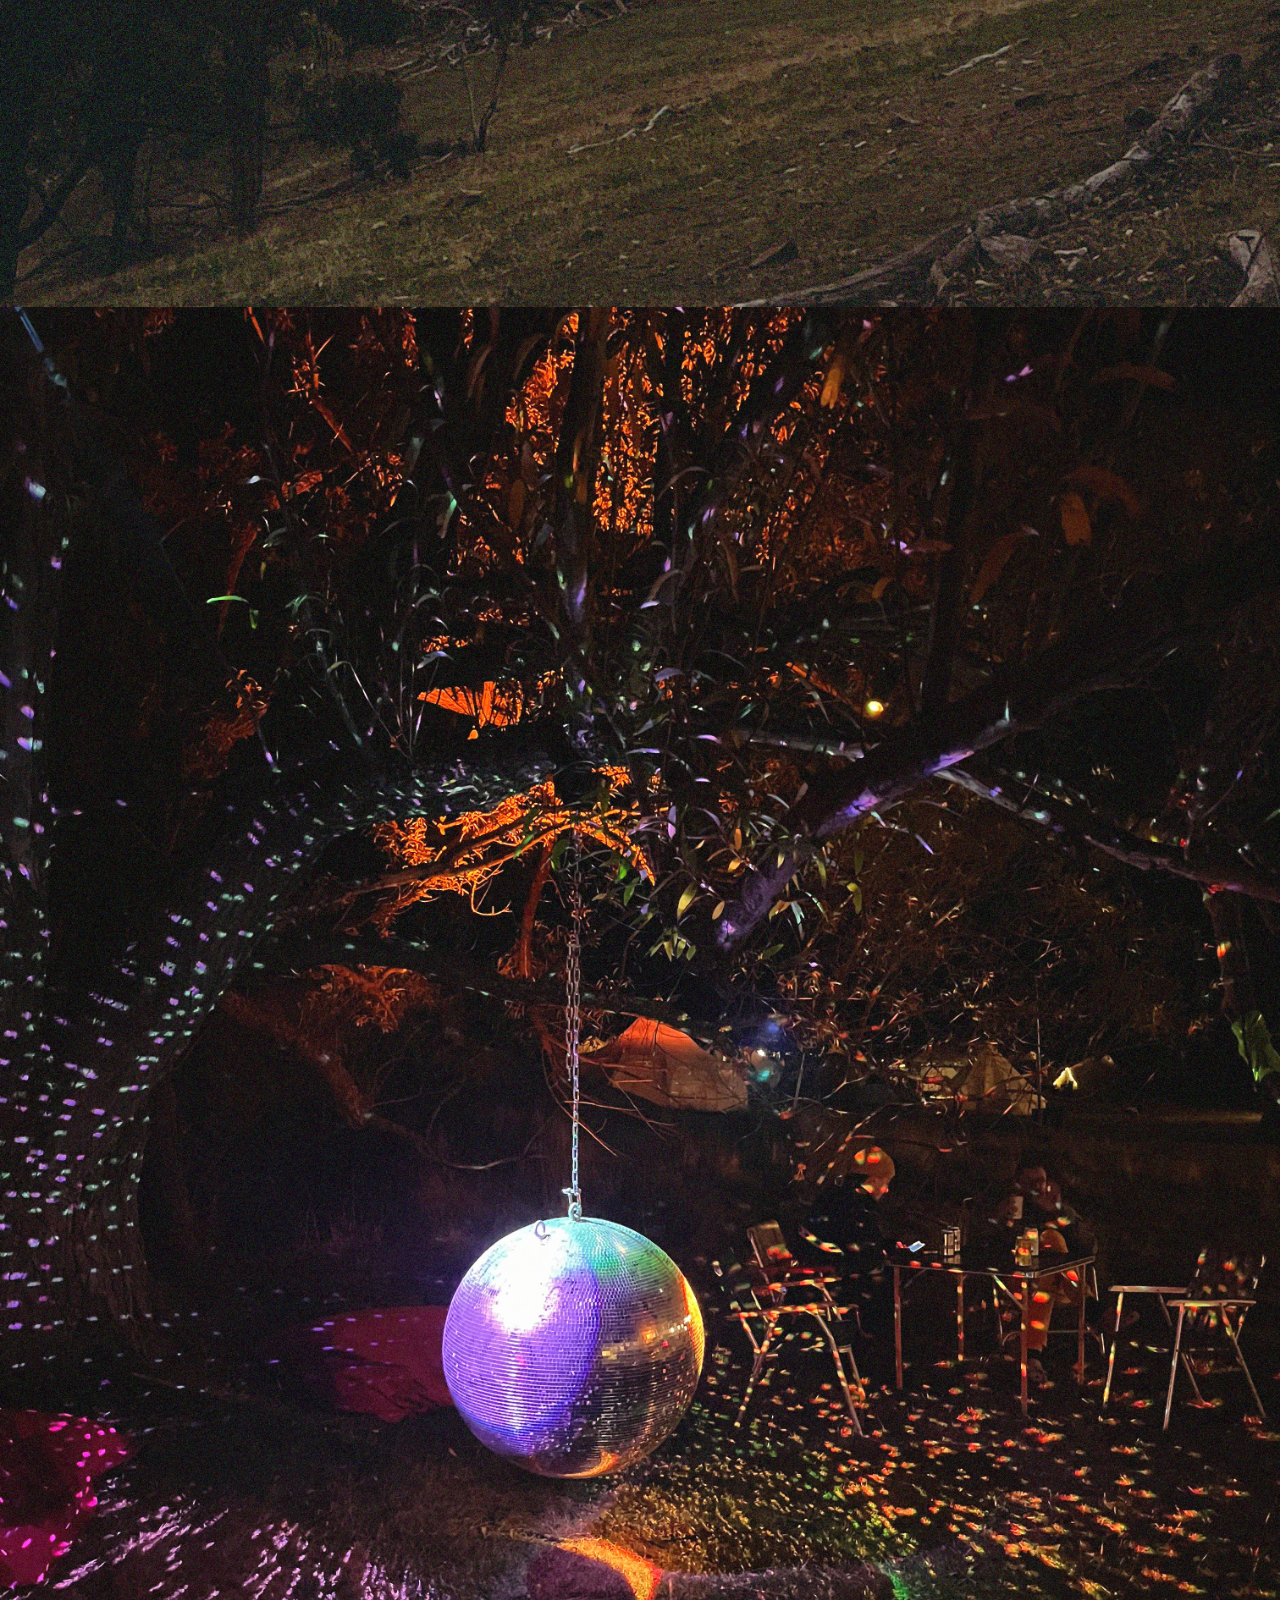
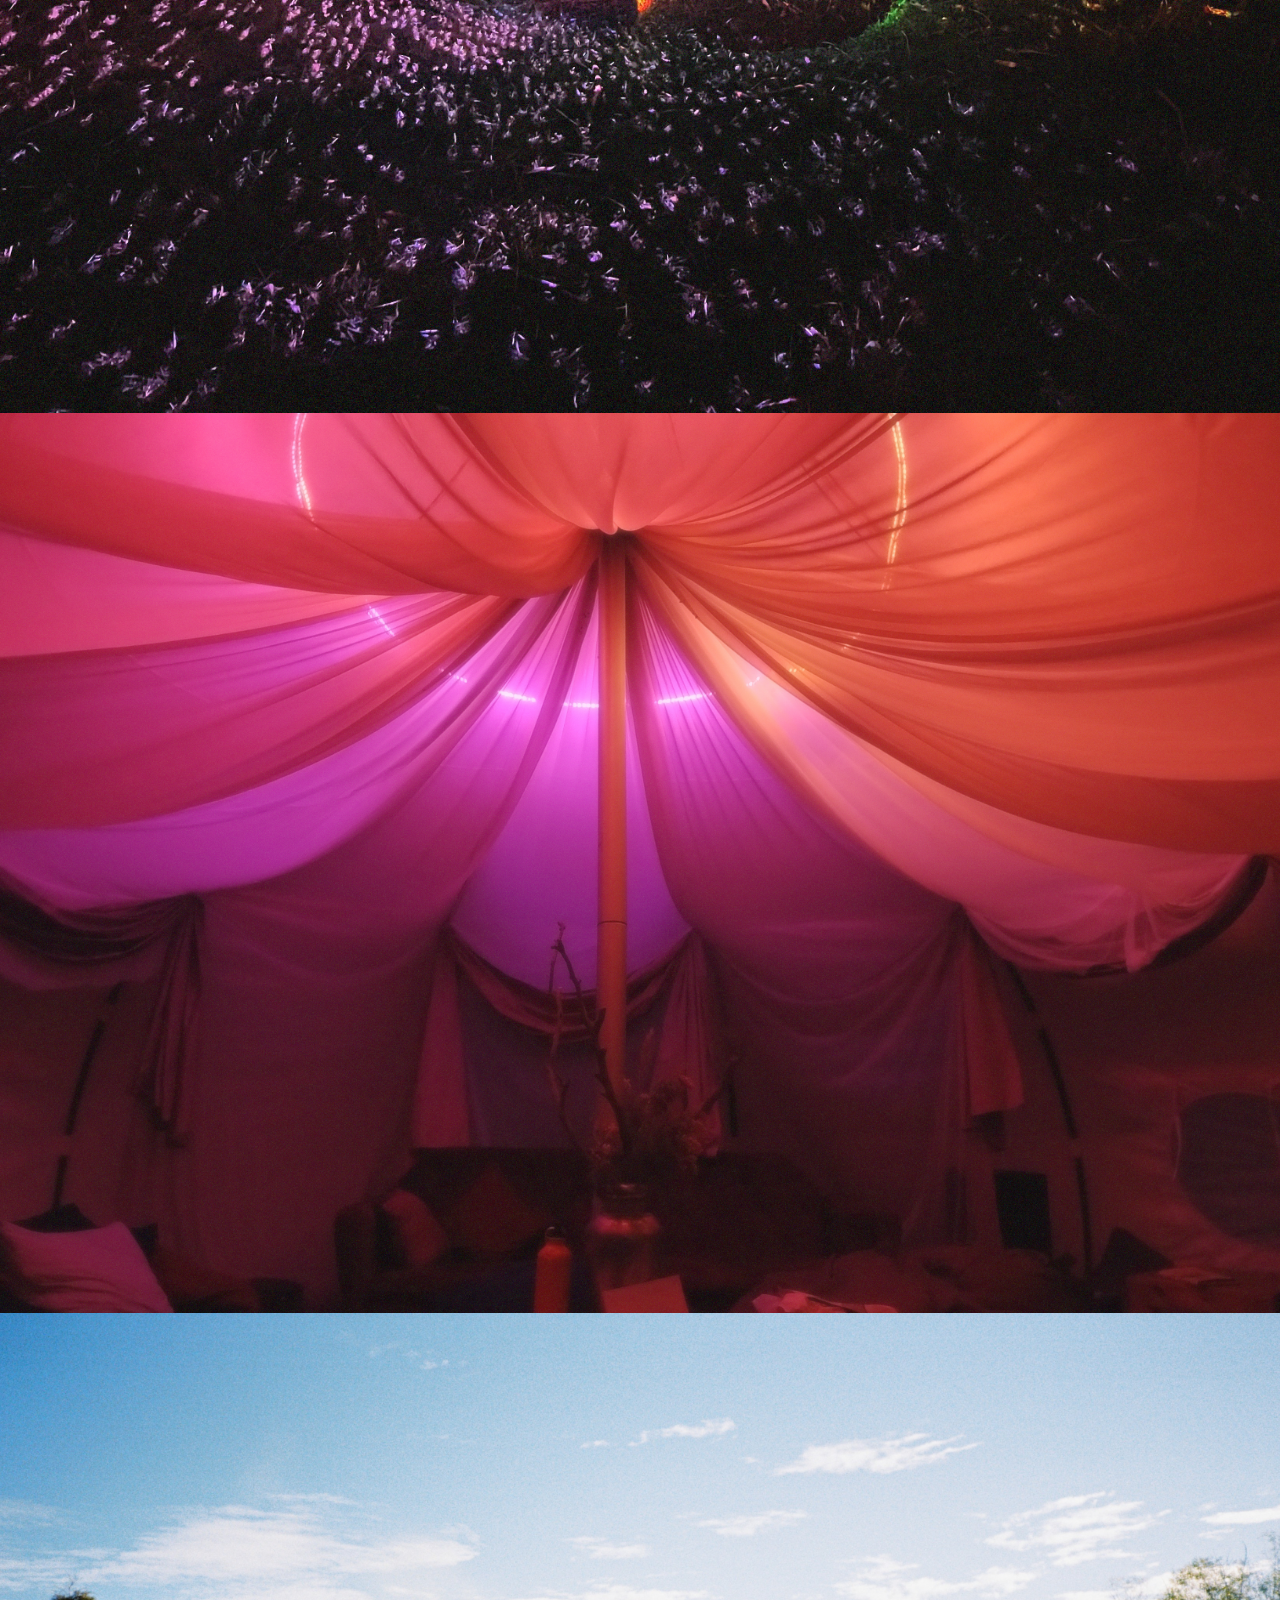
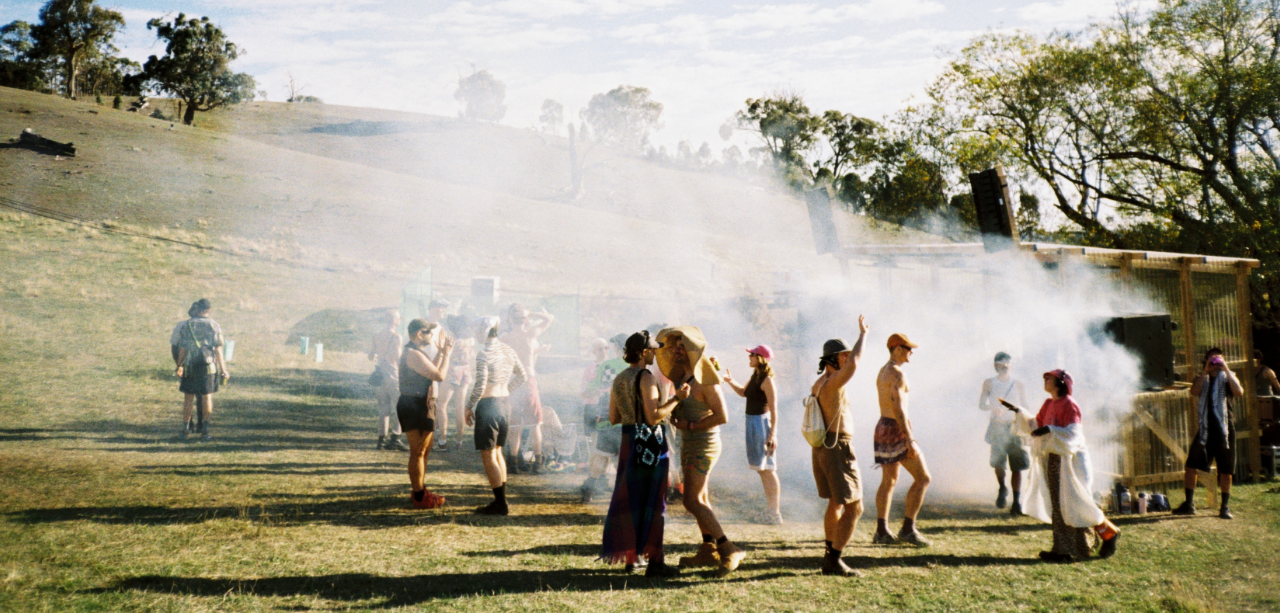
==== commit e85aef92: "Back to top arrow after first photo" ====
--- a/index.html
+++ b/index.html
@@ -9,7 +9,7 @@
     <link rel="stylesheet" href="style.css">
 </head>
 
-<body>
+<body id="top">
 
     <section class="hero">
 
@@ -27,7 +27,7 @@
 
     </section>
 
-    <section class="photo-landscape">
+    <section class="photo-landscape arrow-trigger">
         <img src="images/djs.jpg" alt="">
     </section>
 
@@ -47,6 +47,7 @@
         <img src="images/crowd.jpg" alt="">
     </section>
 
+    <a href="#top" class="back-to-top">↑</a>
 
     <script src="script.js"></script>
 </body>
--- a/style.css
+++ b/style.css
@@ -26,6 +26,8 @@
     background-attachment: fixed;
 
     min-height: 100vh;
+
+    z-index: -1;
 }
 
 .hero {
@@ -35,6 +37,10 @@
 
     position: relative;
     z-index: 1;
+}
+
+.hero h1 {
+    margin-top: 0;
 }
 
 .photo-landscape {
@@ -143,4 +149,23 @@
         position: relative;
         z-index: 2;
     }
+}
+
+.back-to-top {
+    position: fixed;
+    bottom: 25px;
+    left: 50%;
+    transform: translateX(-50%);
+
+    font-size: 50px;
+    text-decoration: none;
+    color: white;
+
+    z-index: 10;
+
+    display: none;
+}
+
+html {
+    scroll-behavior: smooth;
 }
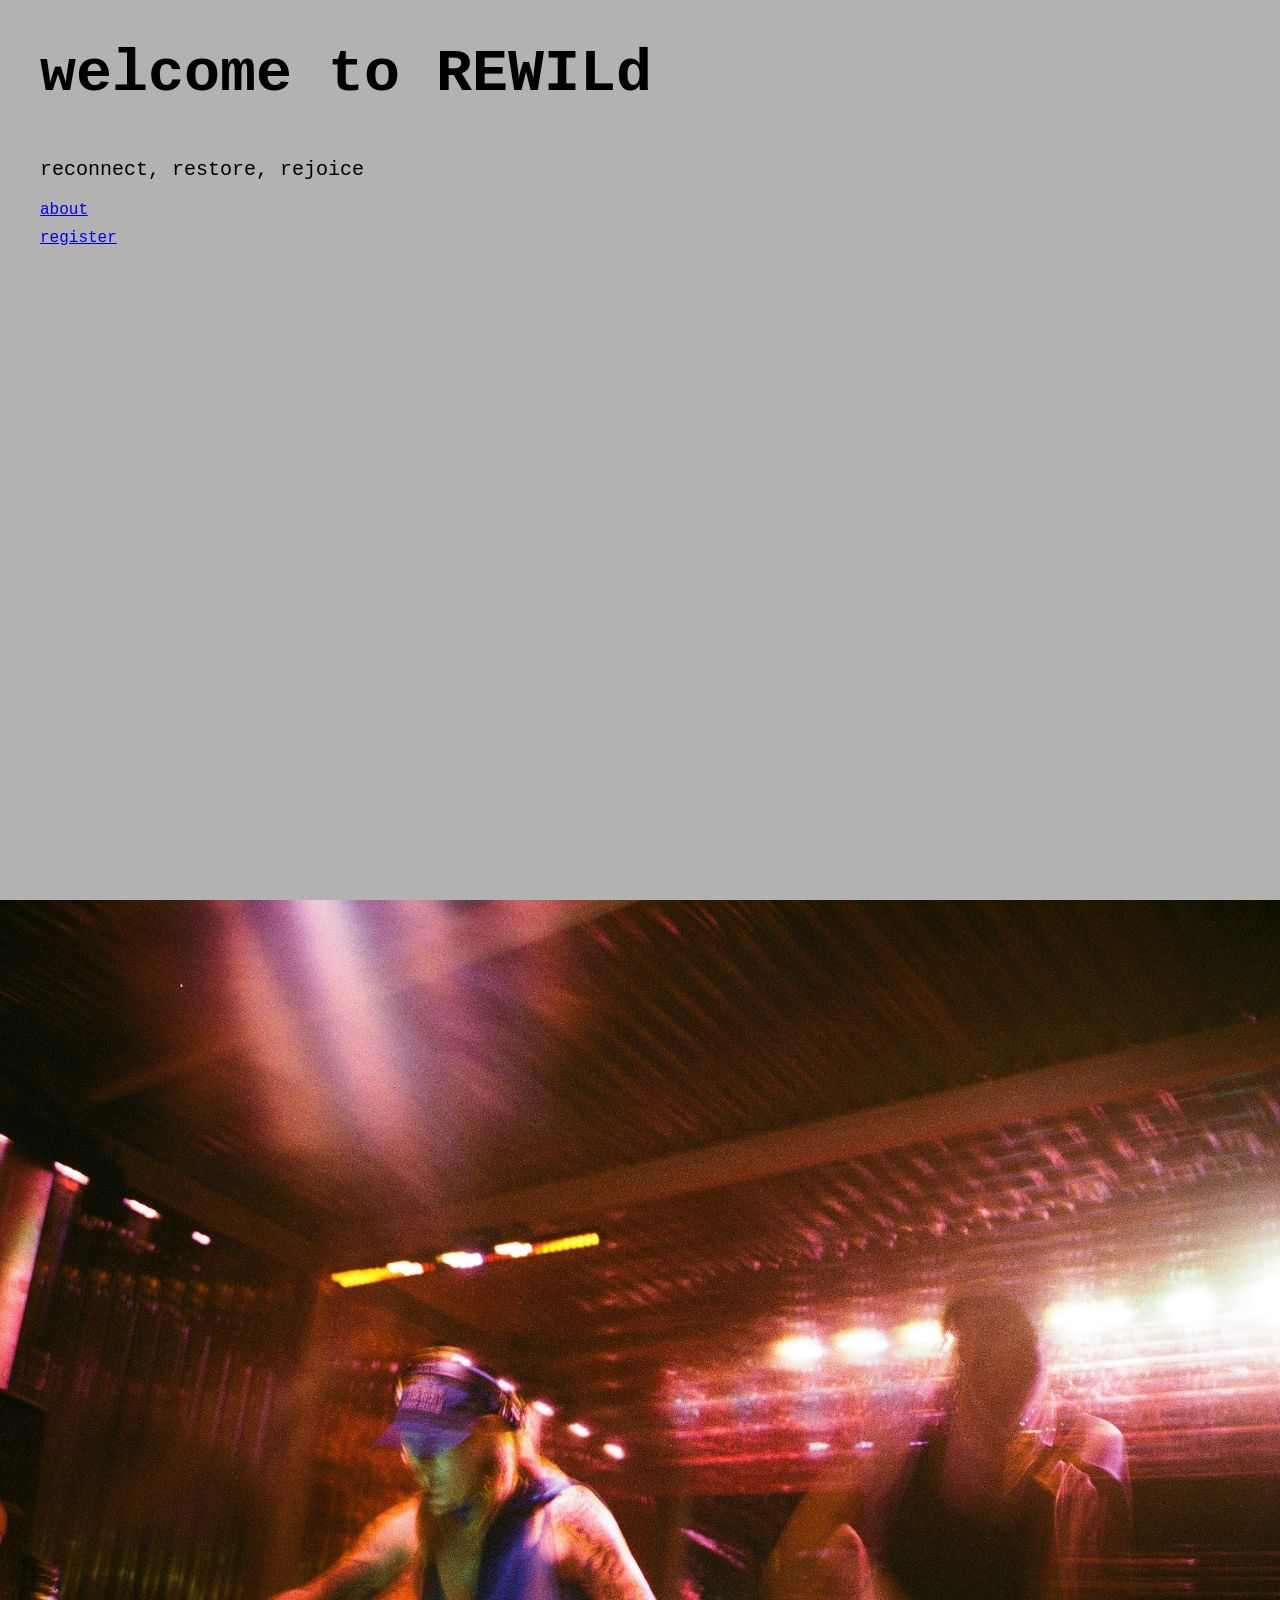
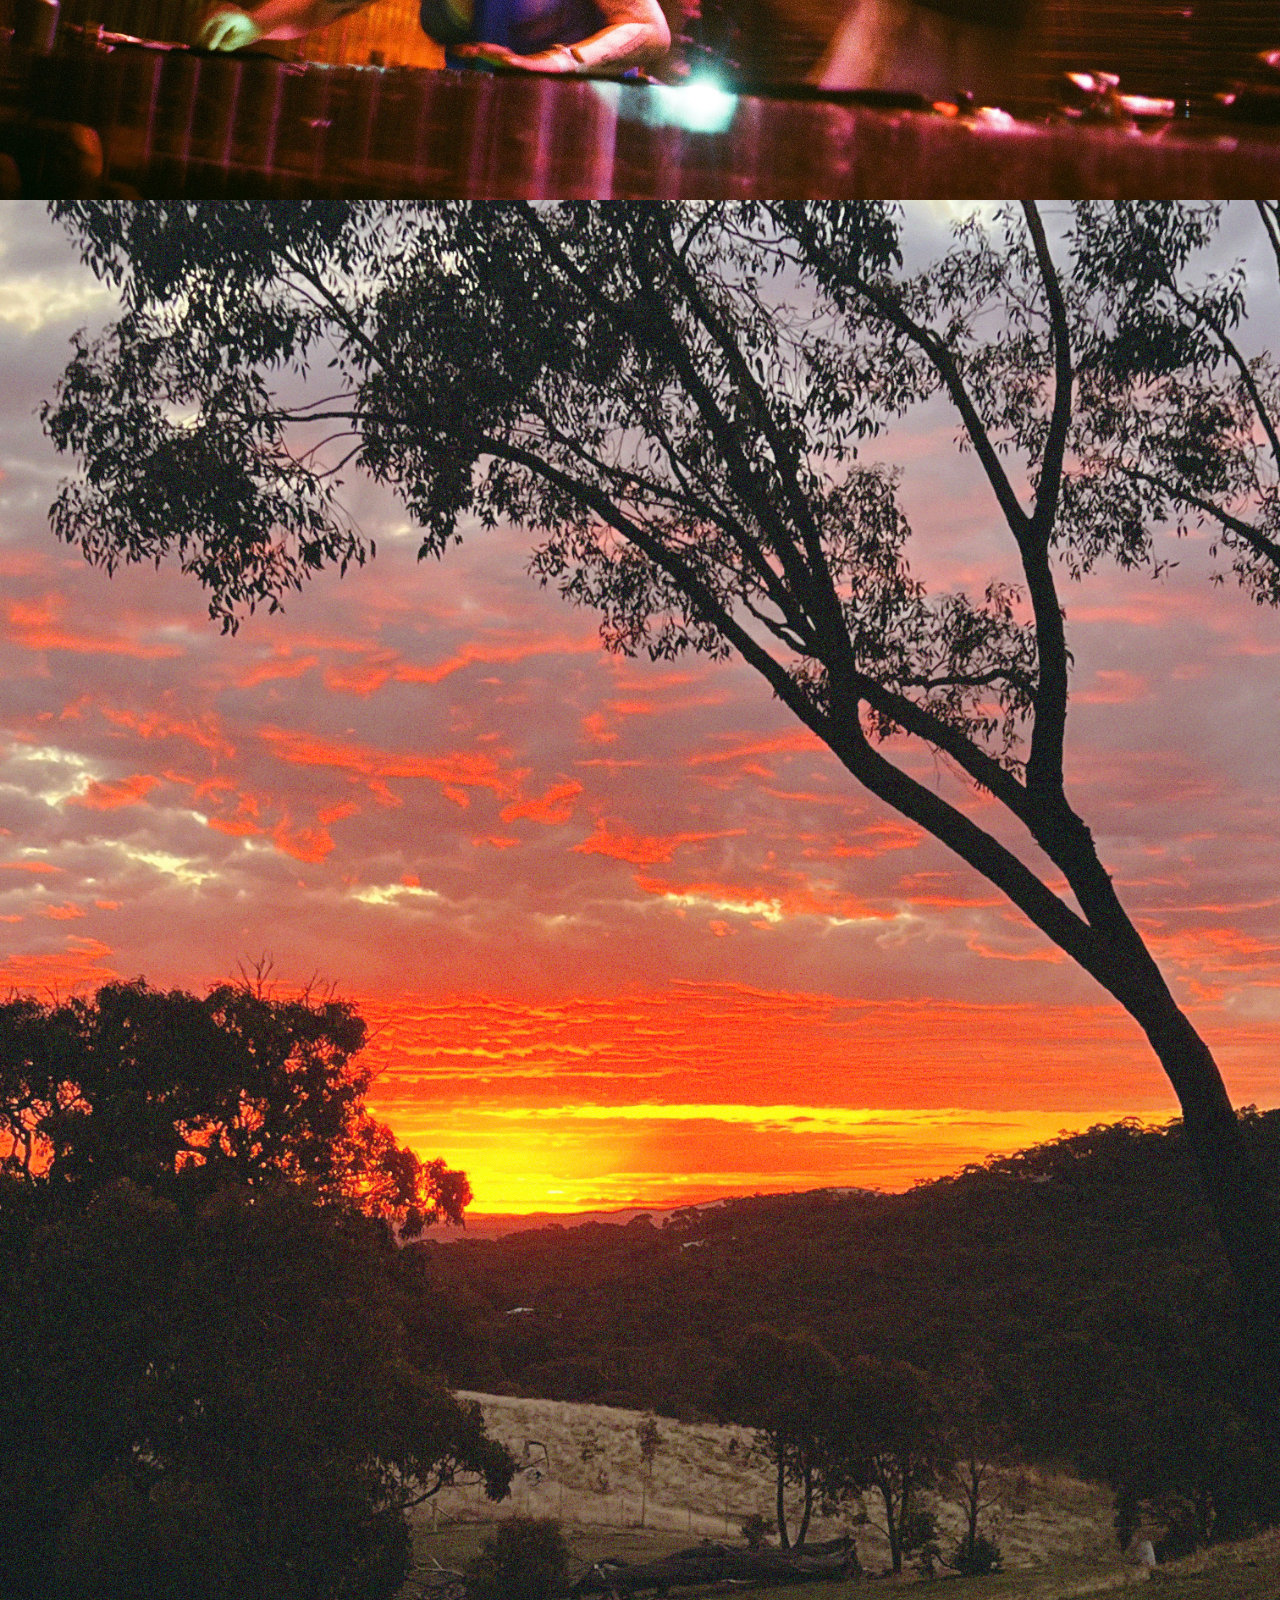
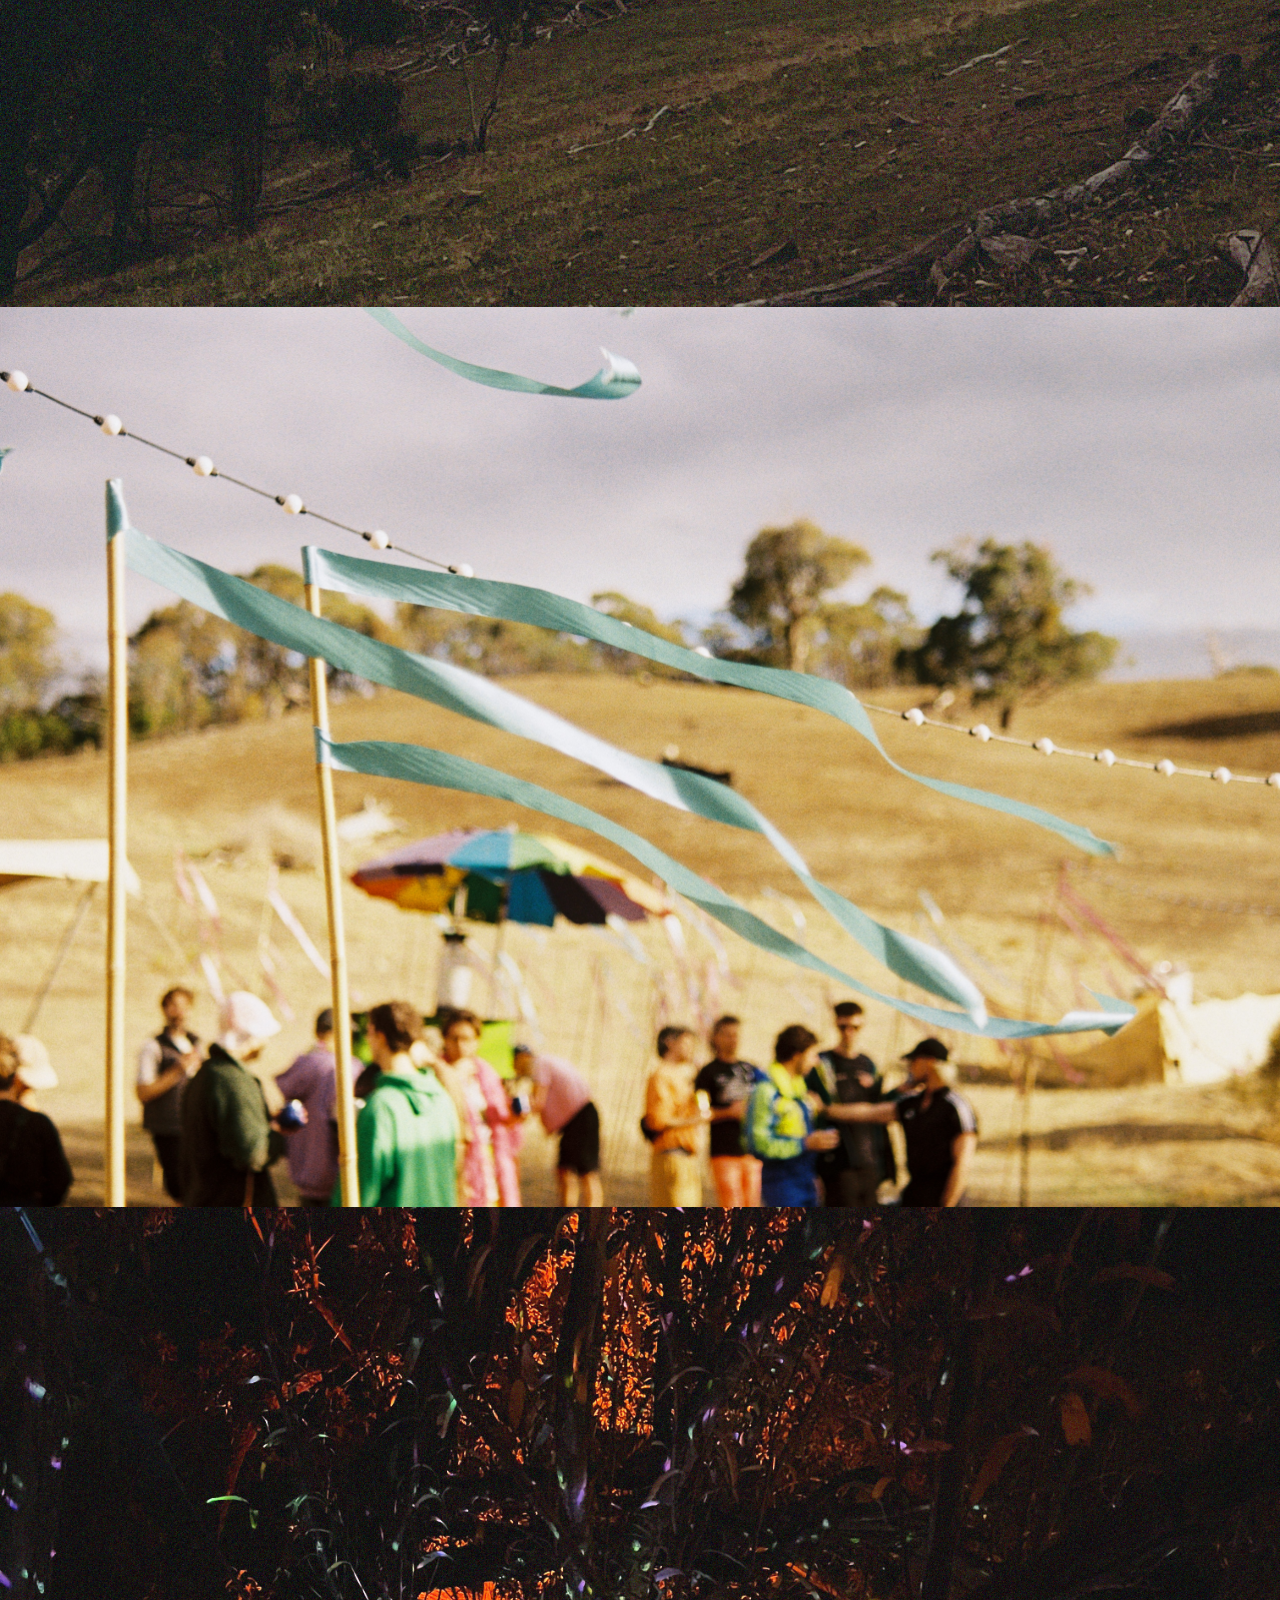
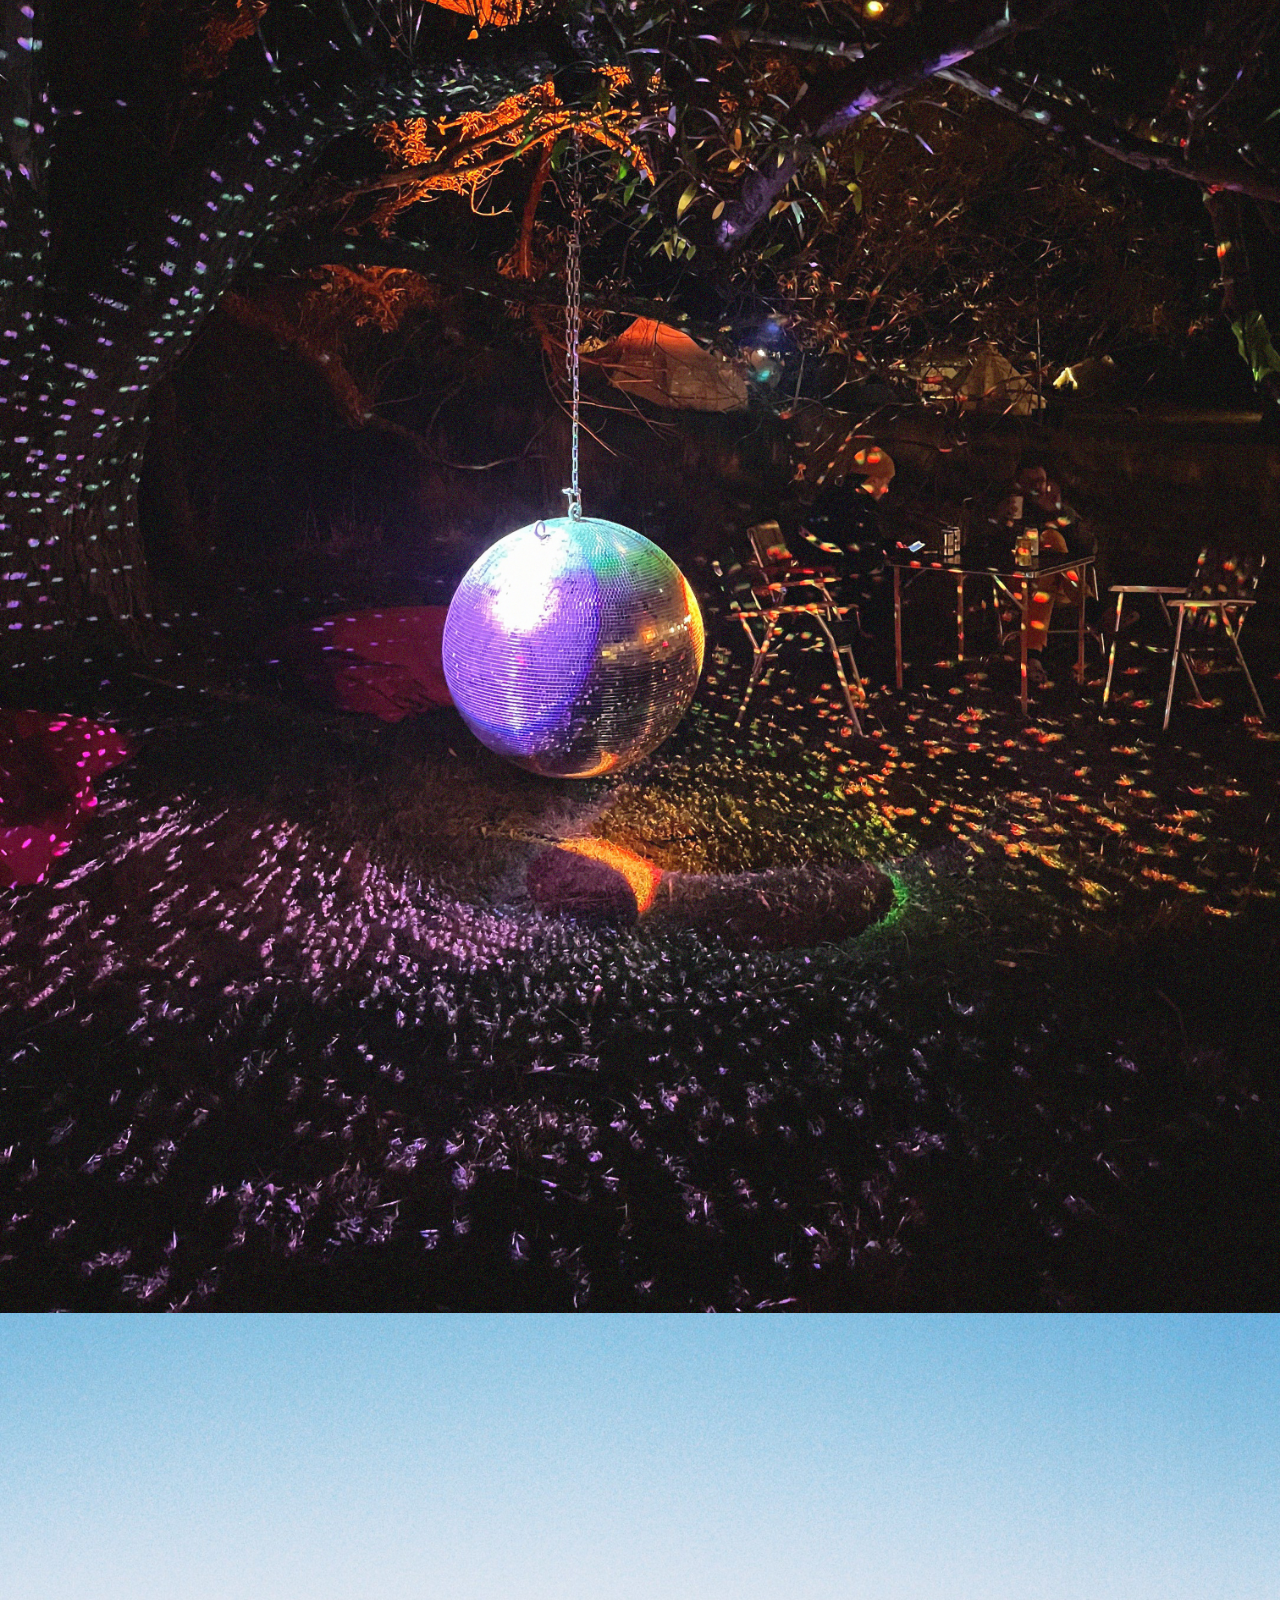
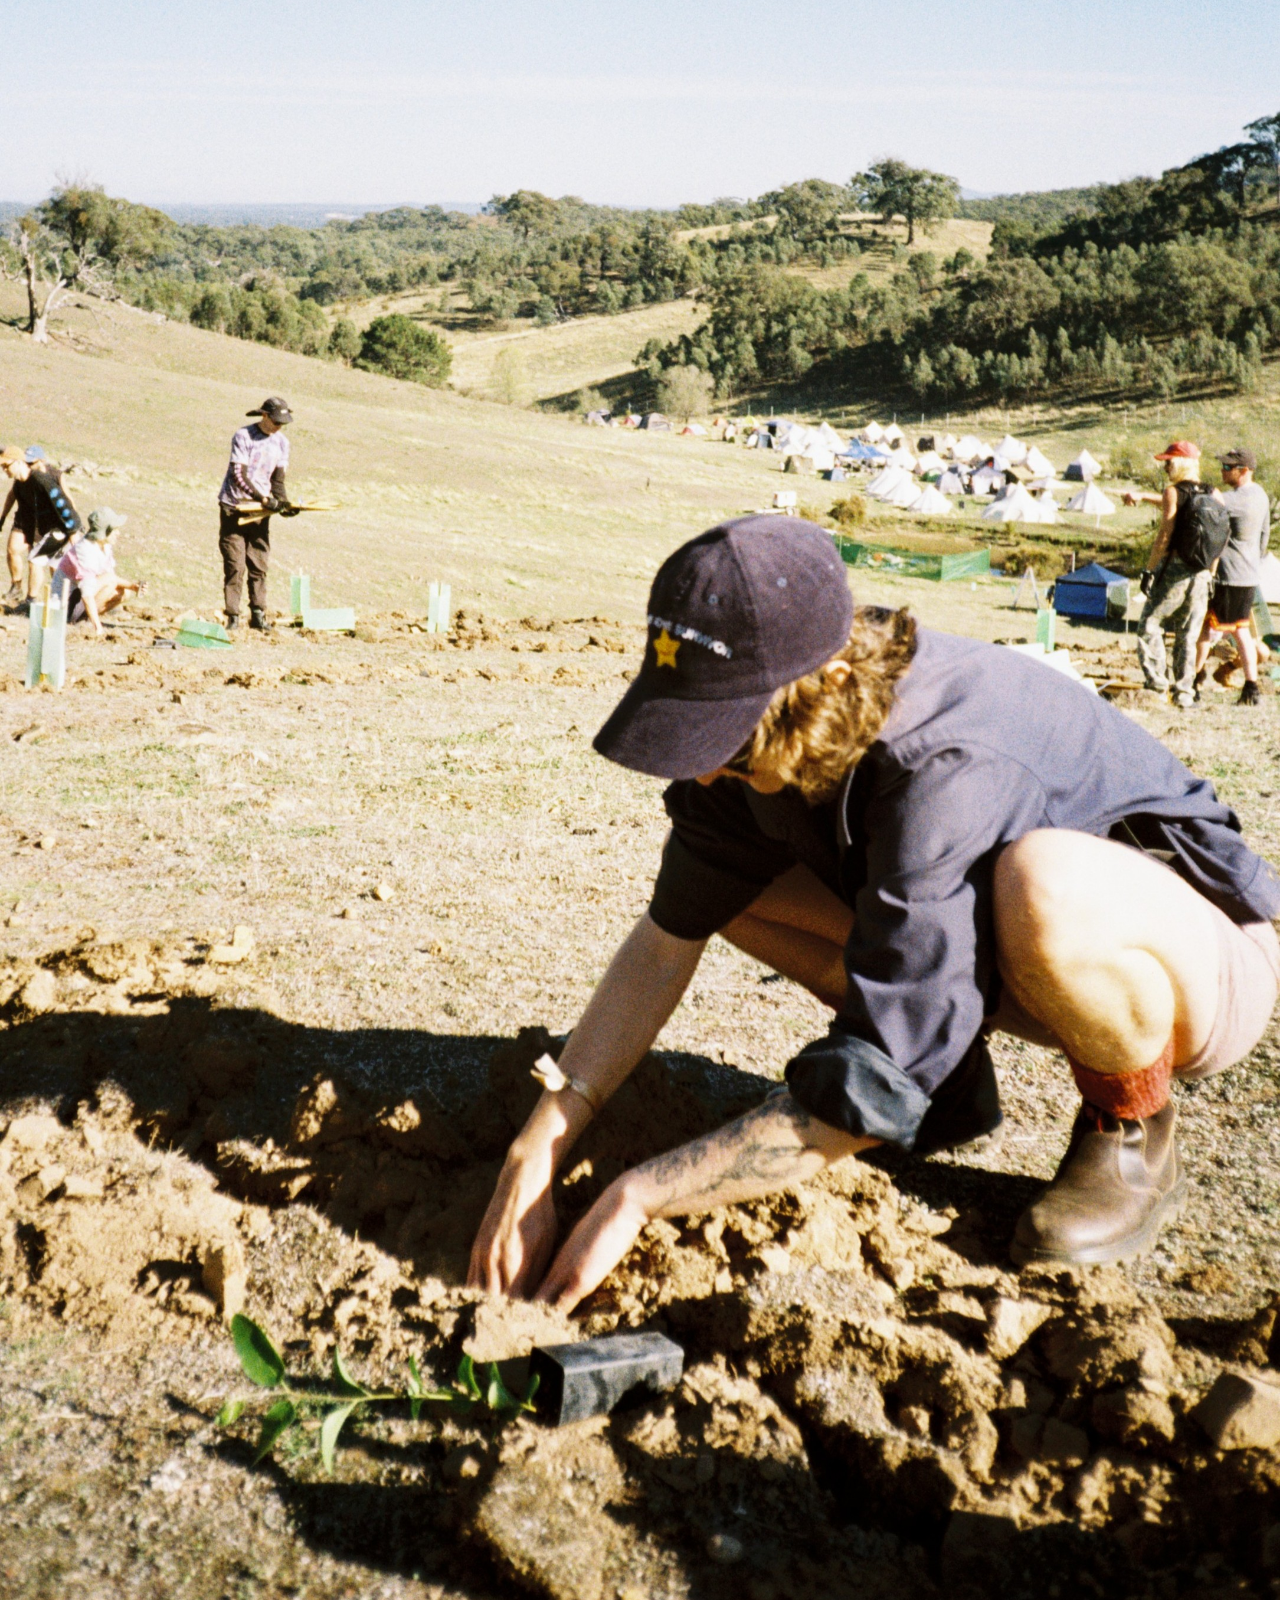
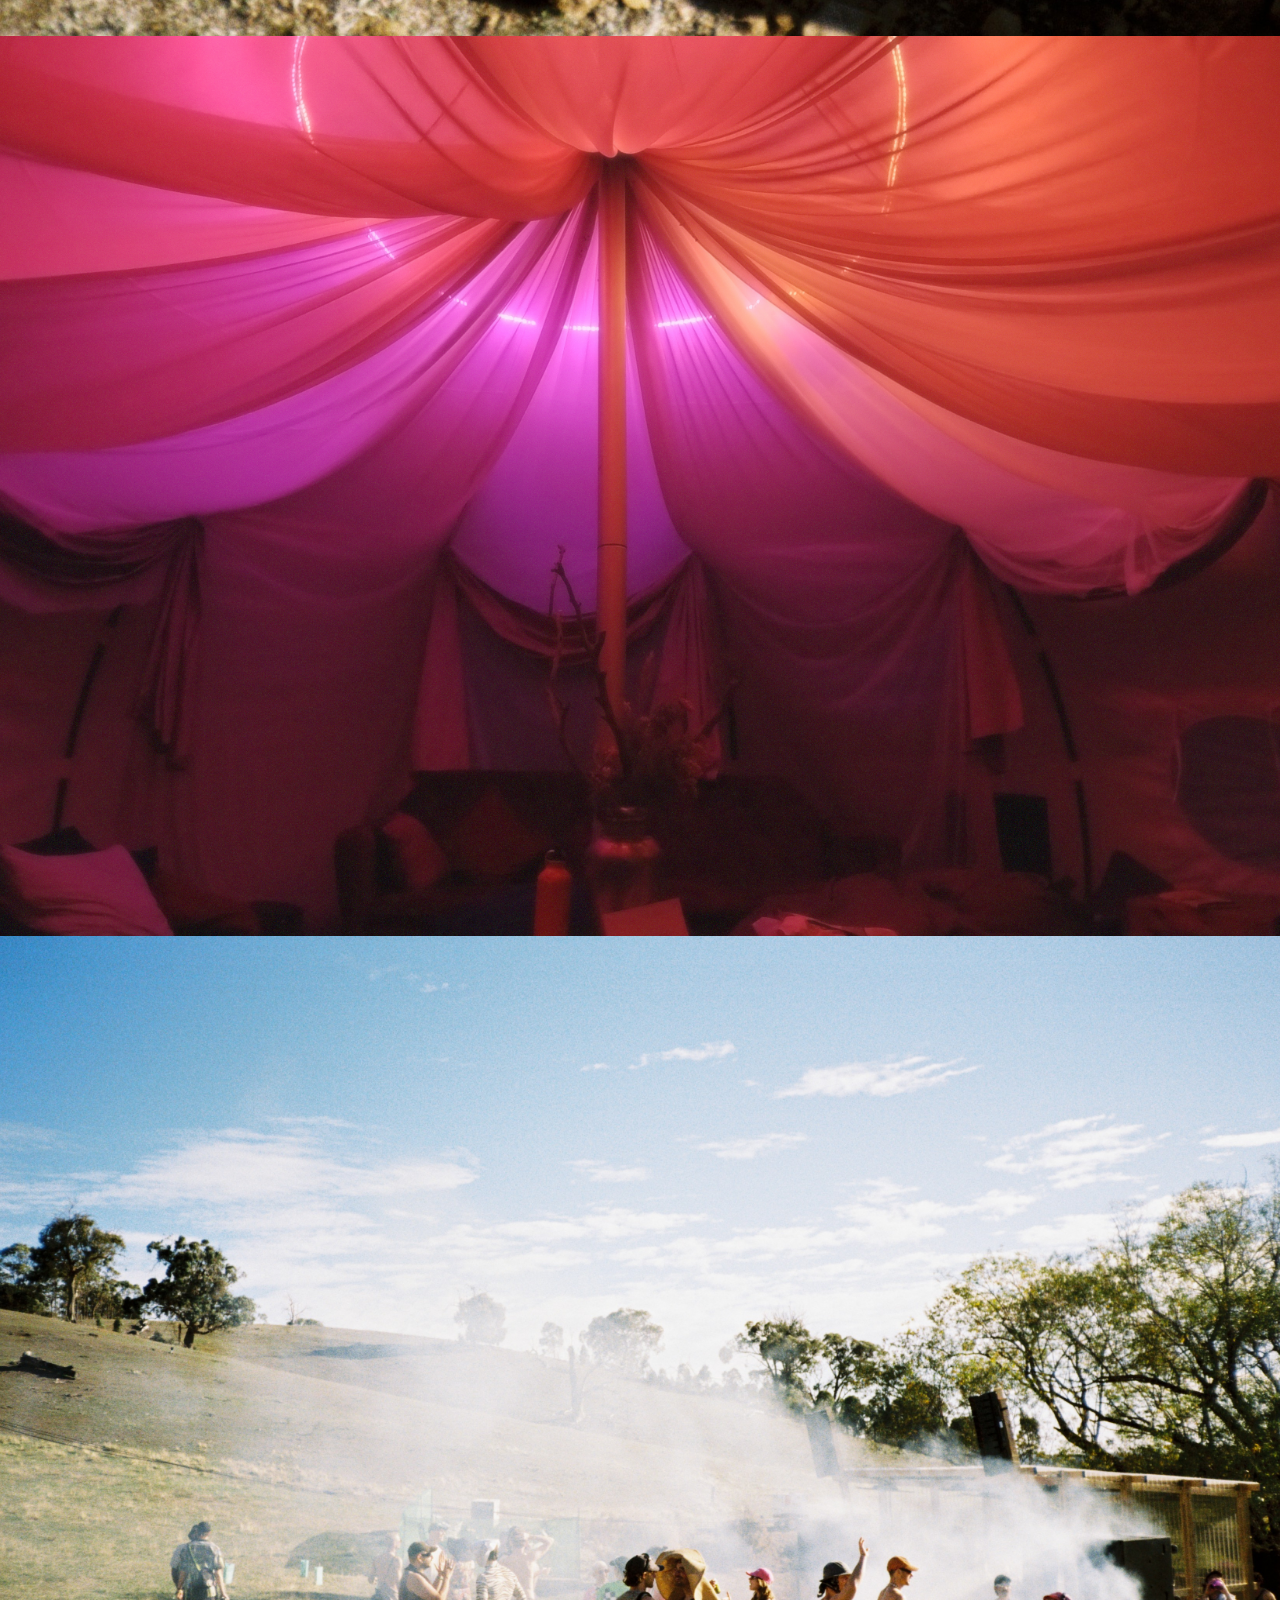
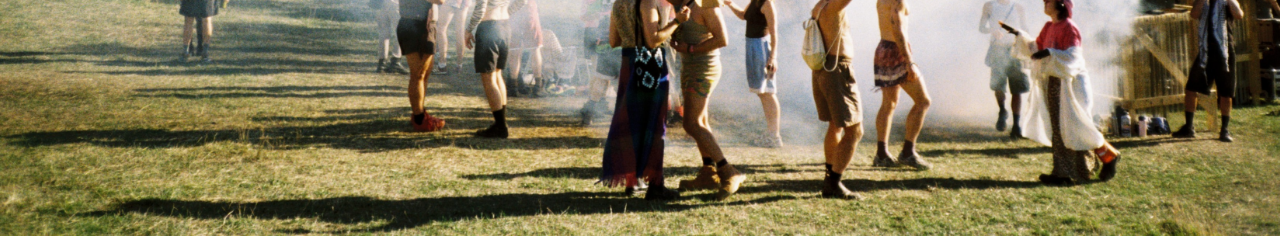
==== commit ffca6d3e: "More pics - planter, ribbon" ====
--- a/index.html
+++ b/index.html
@@ -35,8 +35,16 @@
         <img src="images/sunset.jpg" alt="">
     </section>
 
+    <section class="photo-landscape">
+        <img src="images/2025-ribbons.jpg" alt="">
+    </section>
+
     <section class="photo-portrait">
         <img src="images/disco-ball.jpg" alt="">
+    </section>
+
+    <section class="photo-portrait">
+        <img src="images/planter.jpg" alt="">
     </section>
 
     <section class="photo-landscape">
--- a/style.css
+++ b/style.css
@@ -1,5 +1,6 @@
 h1 {
     font-size: 60px;
+    margin-top: 0;
 }
 
 p {
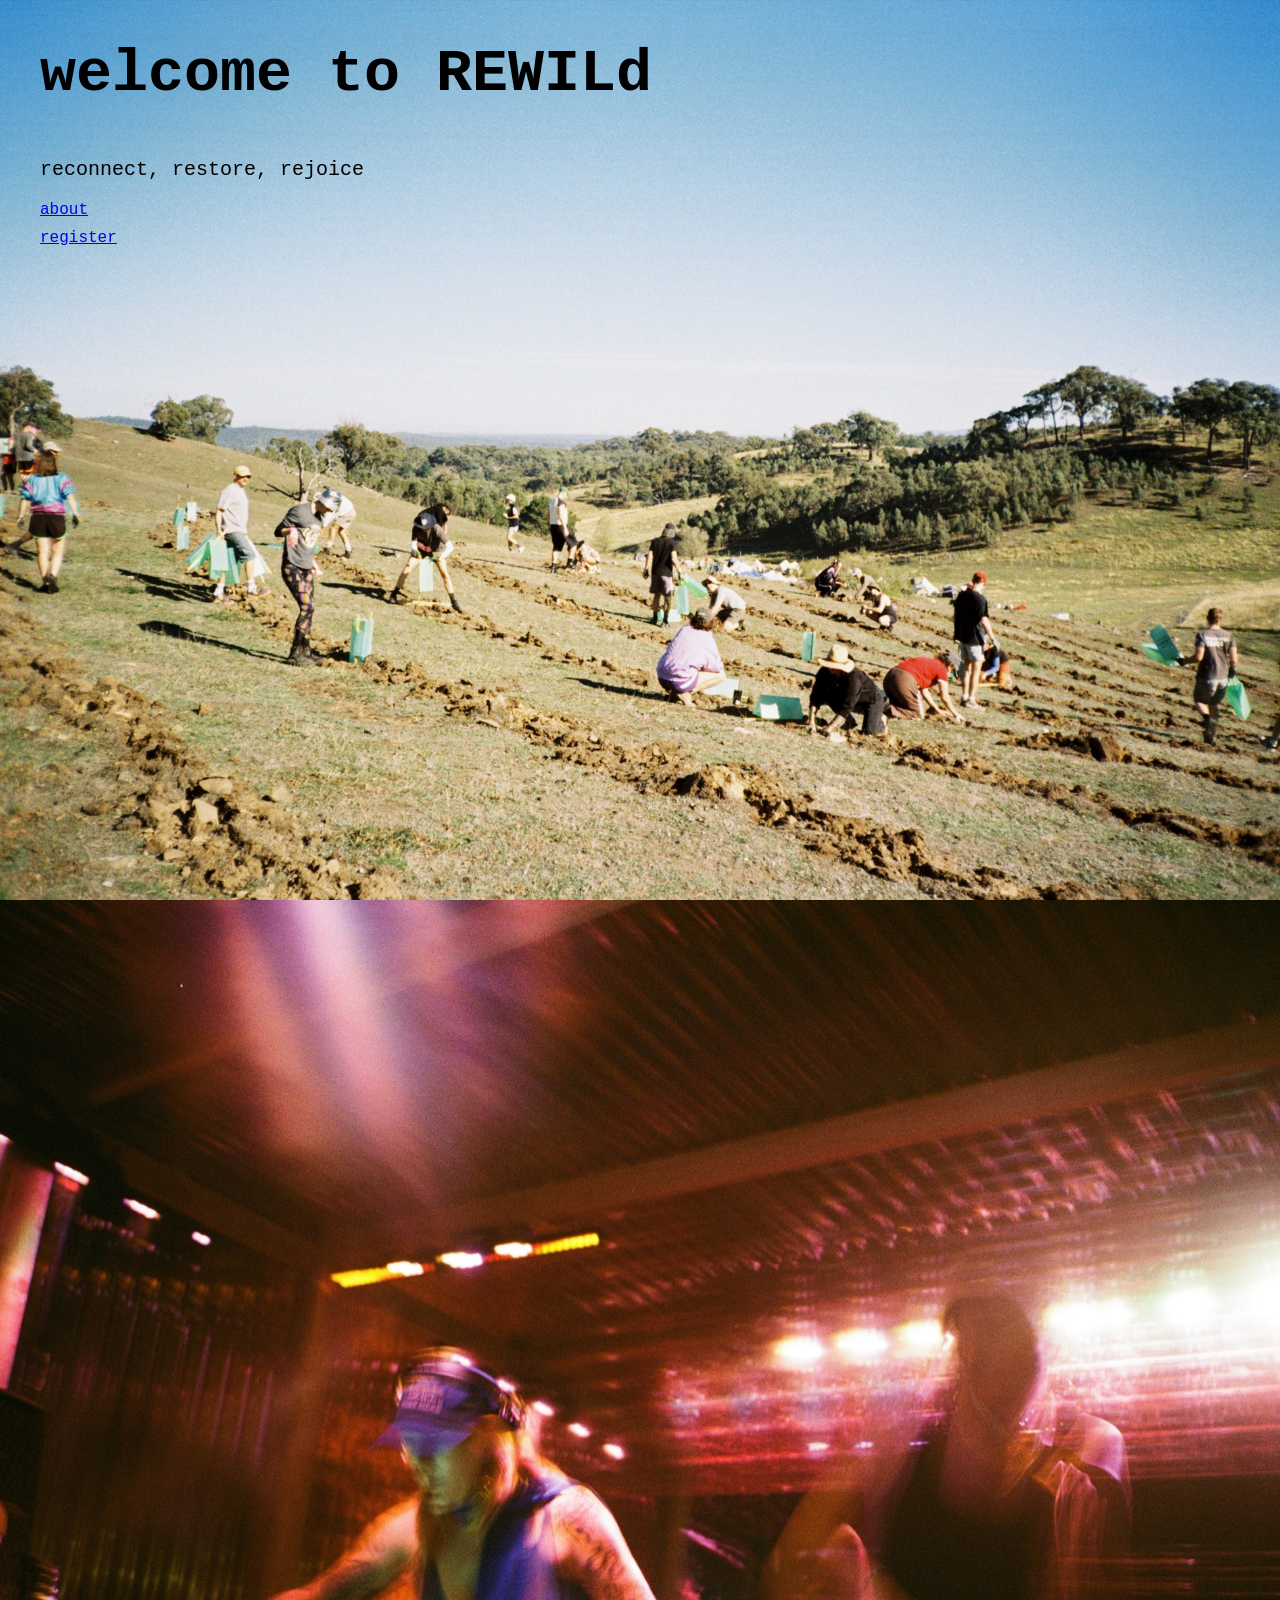
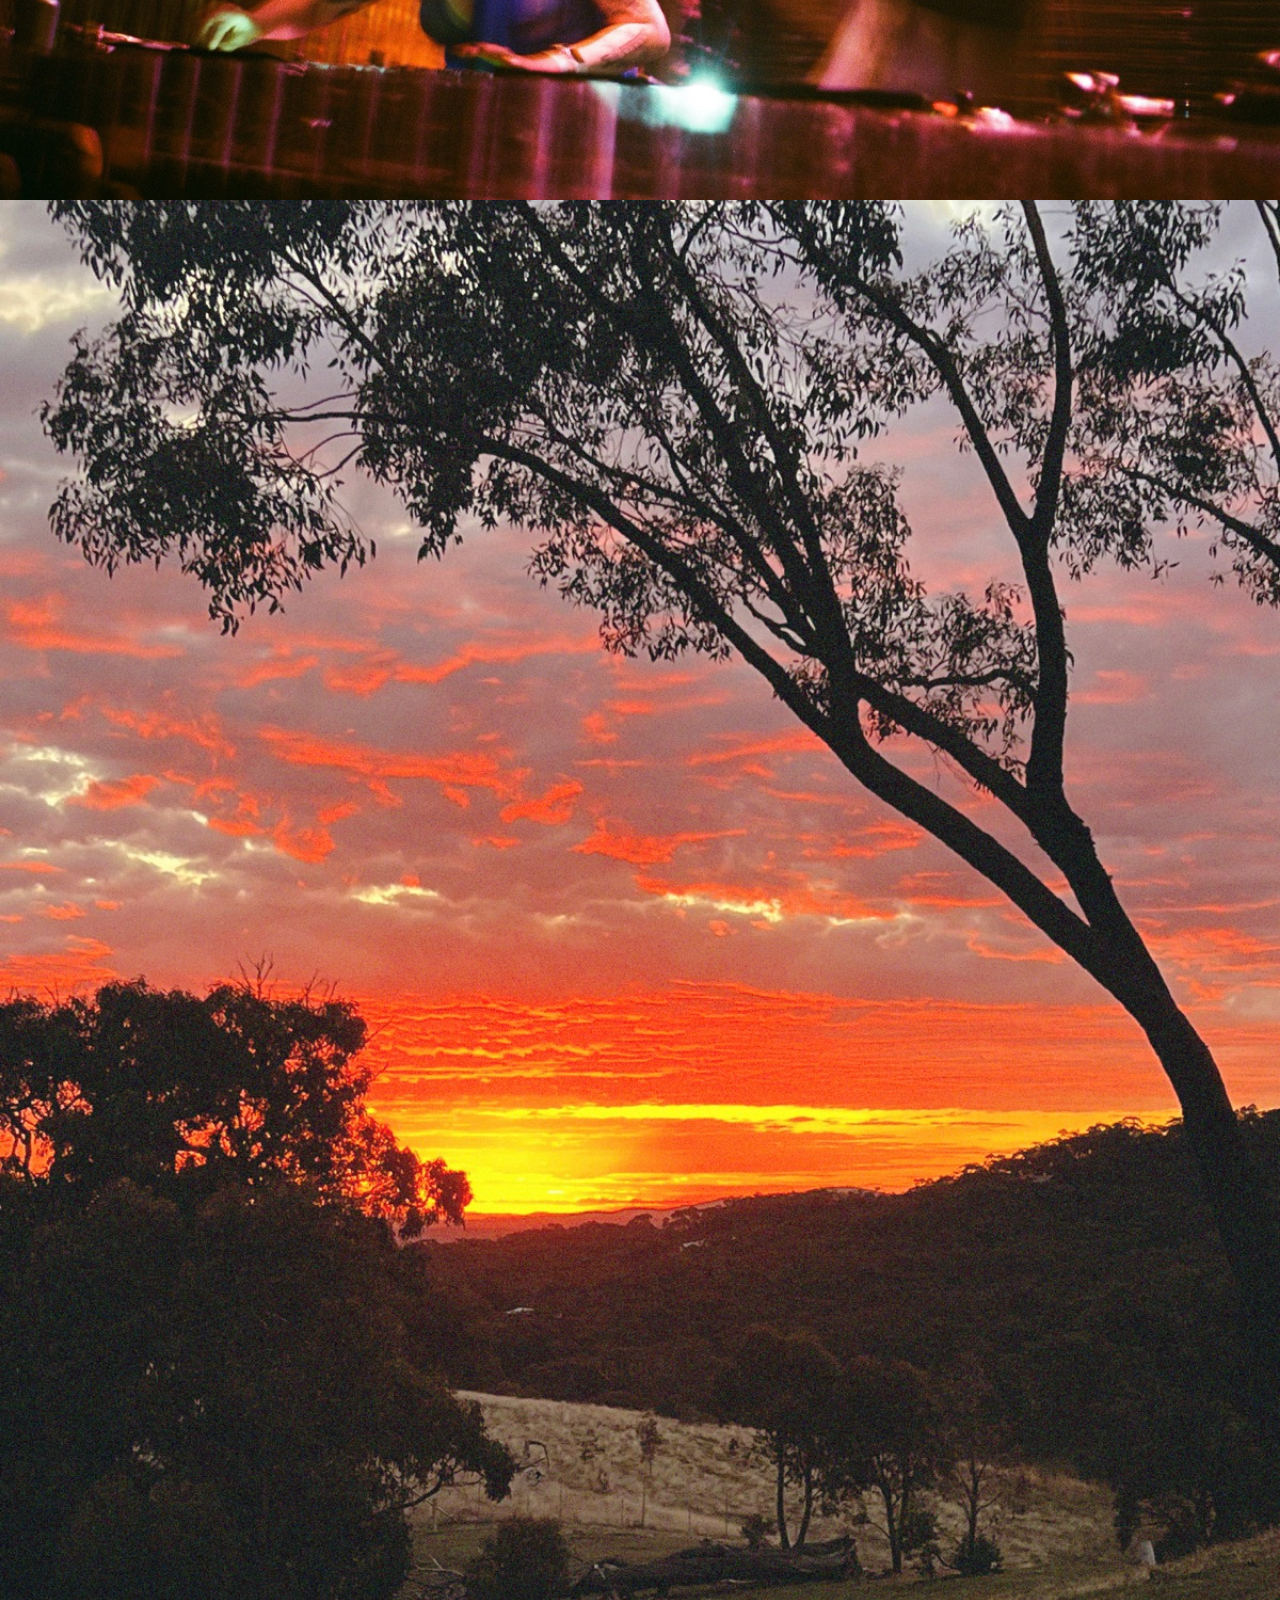
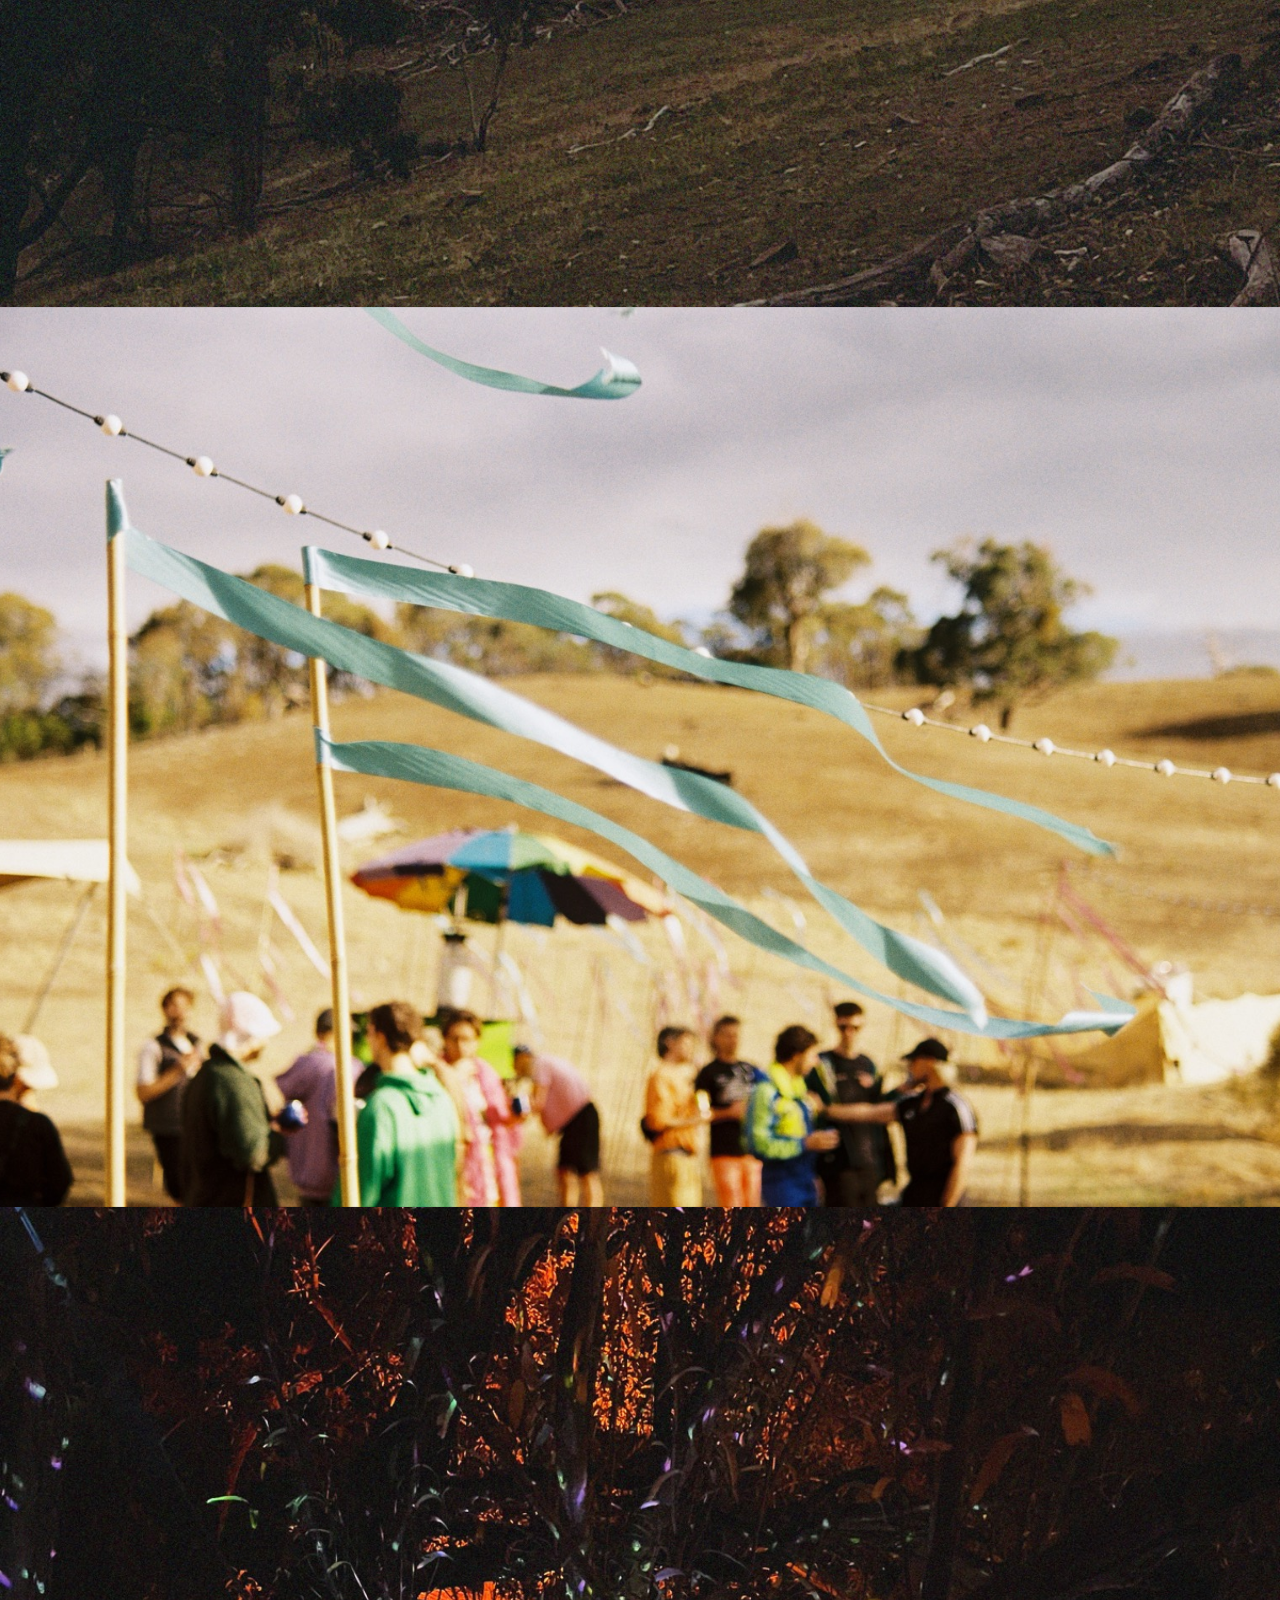
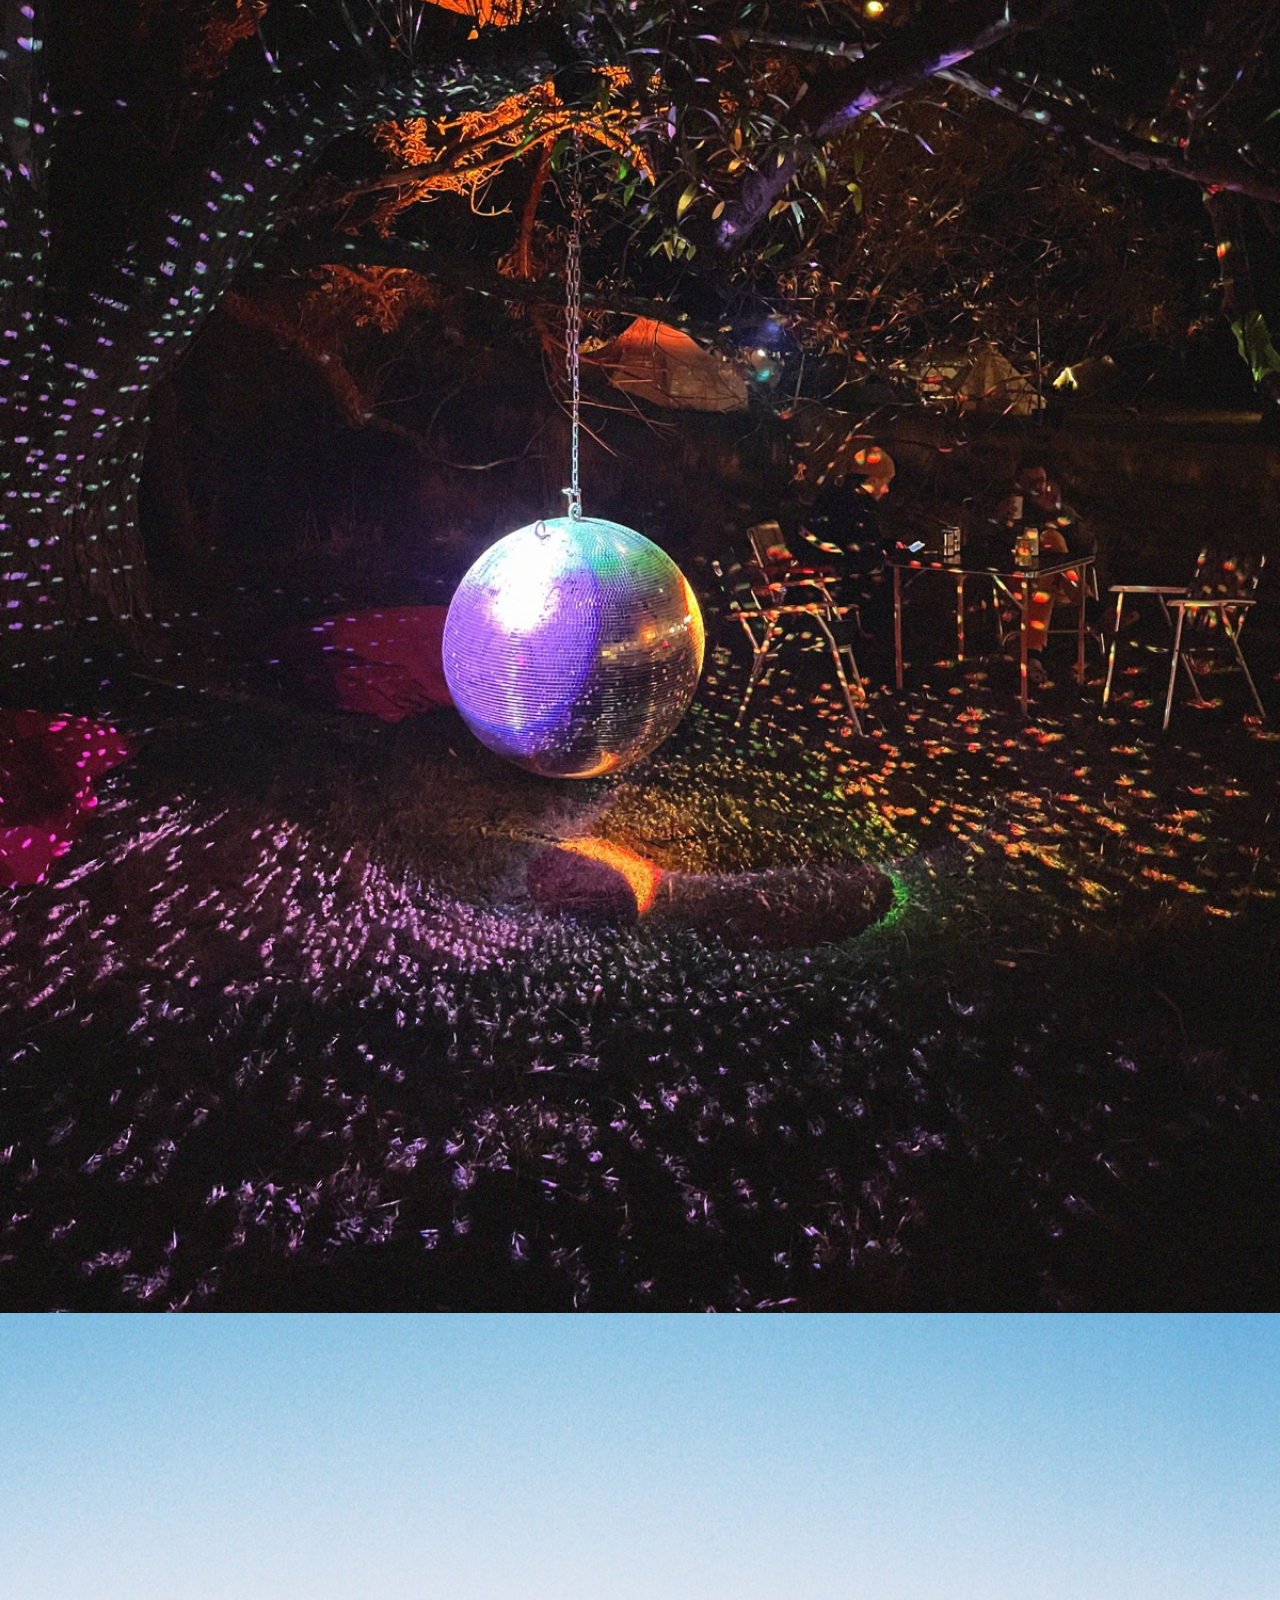
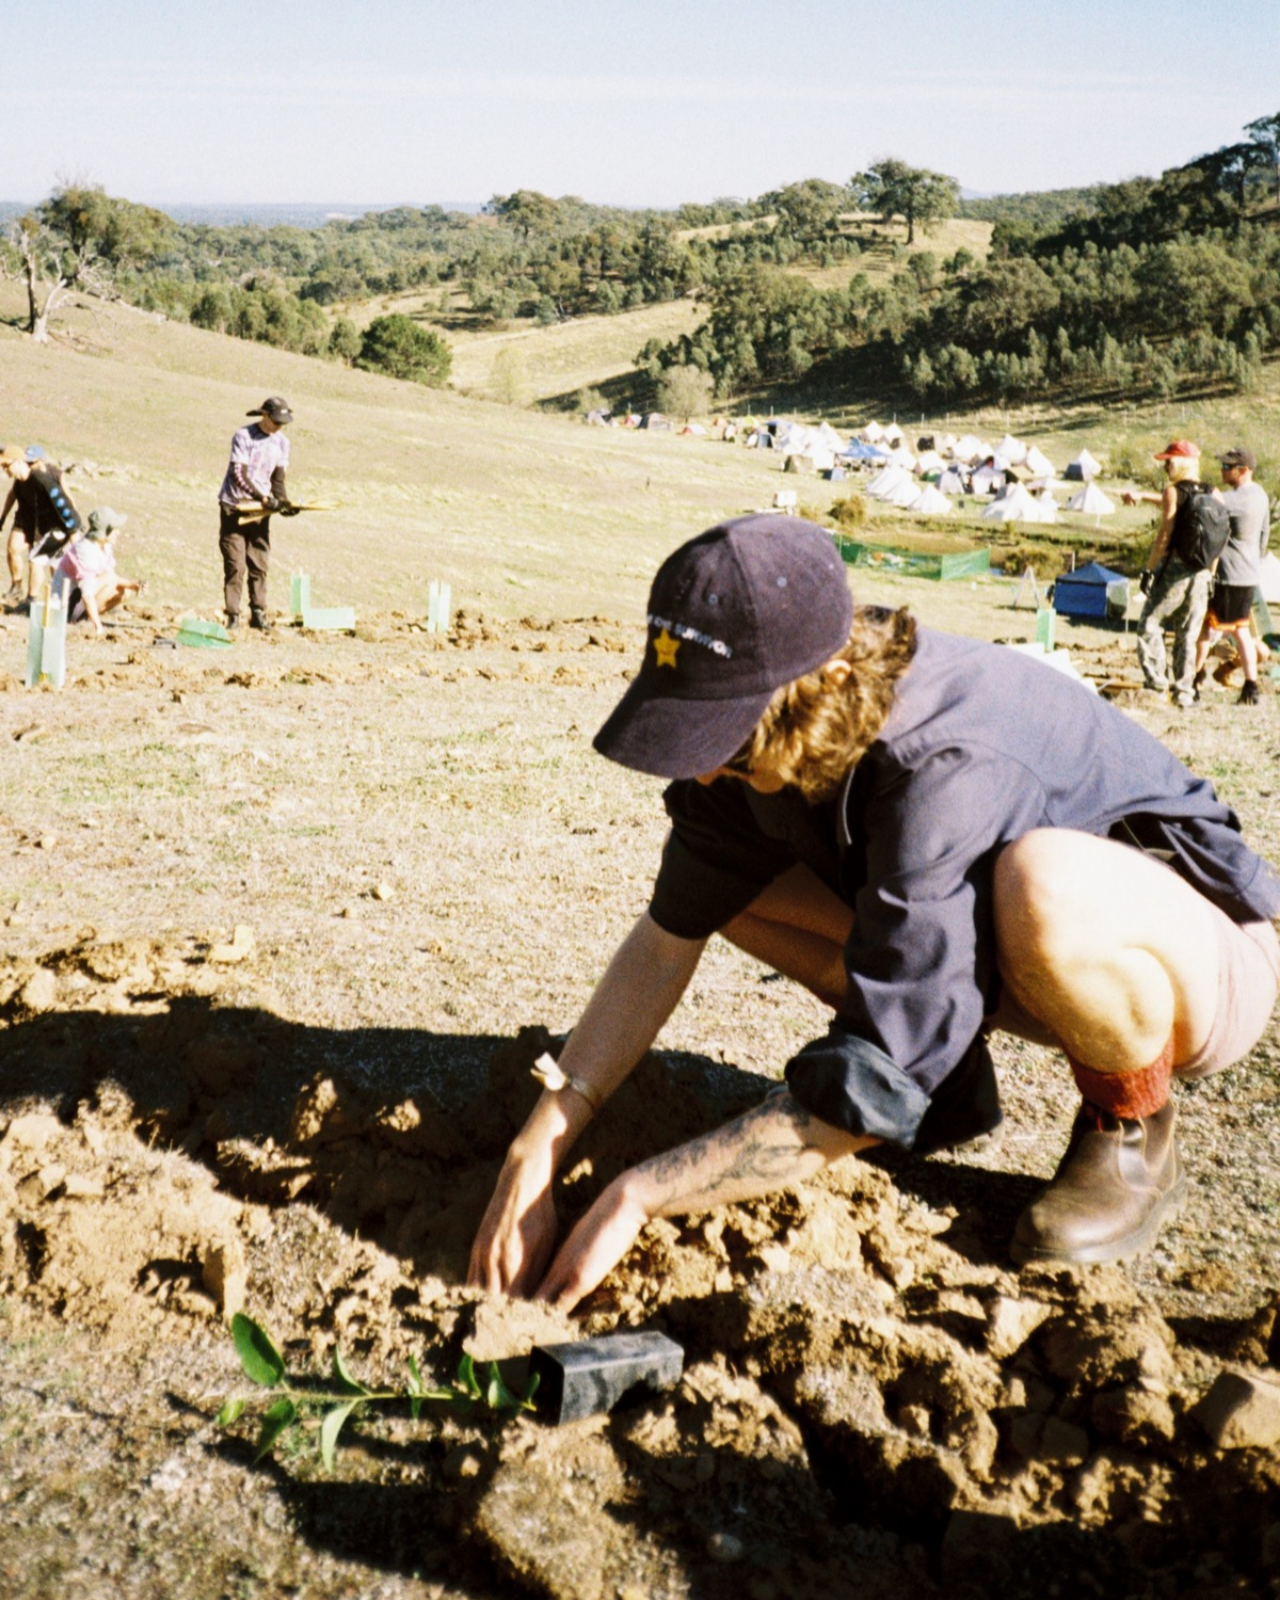
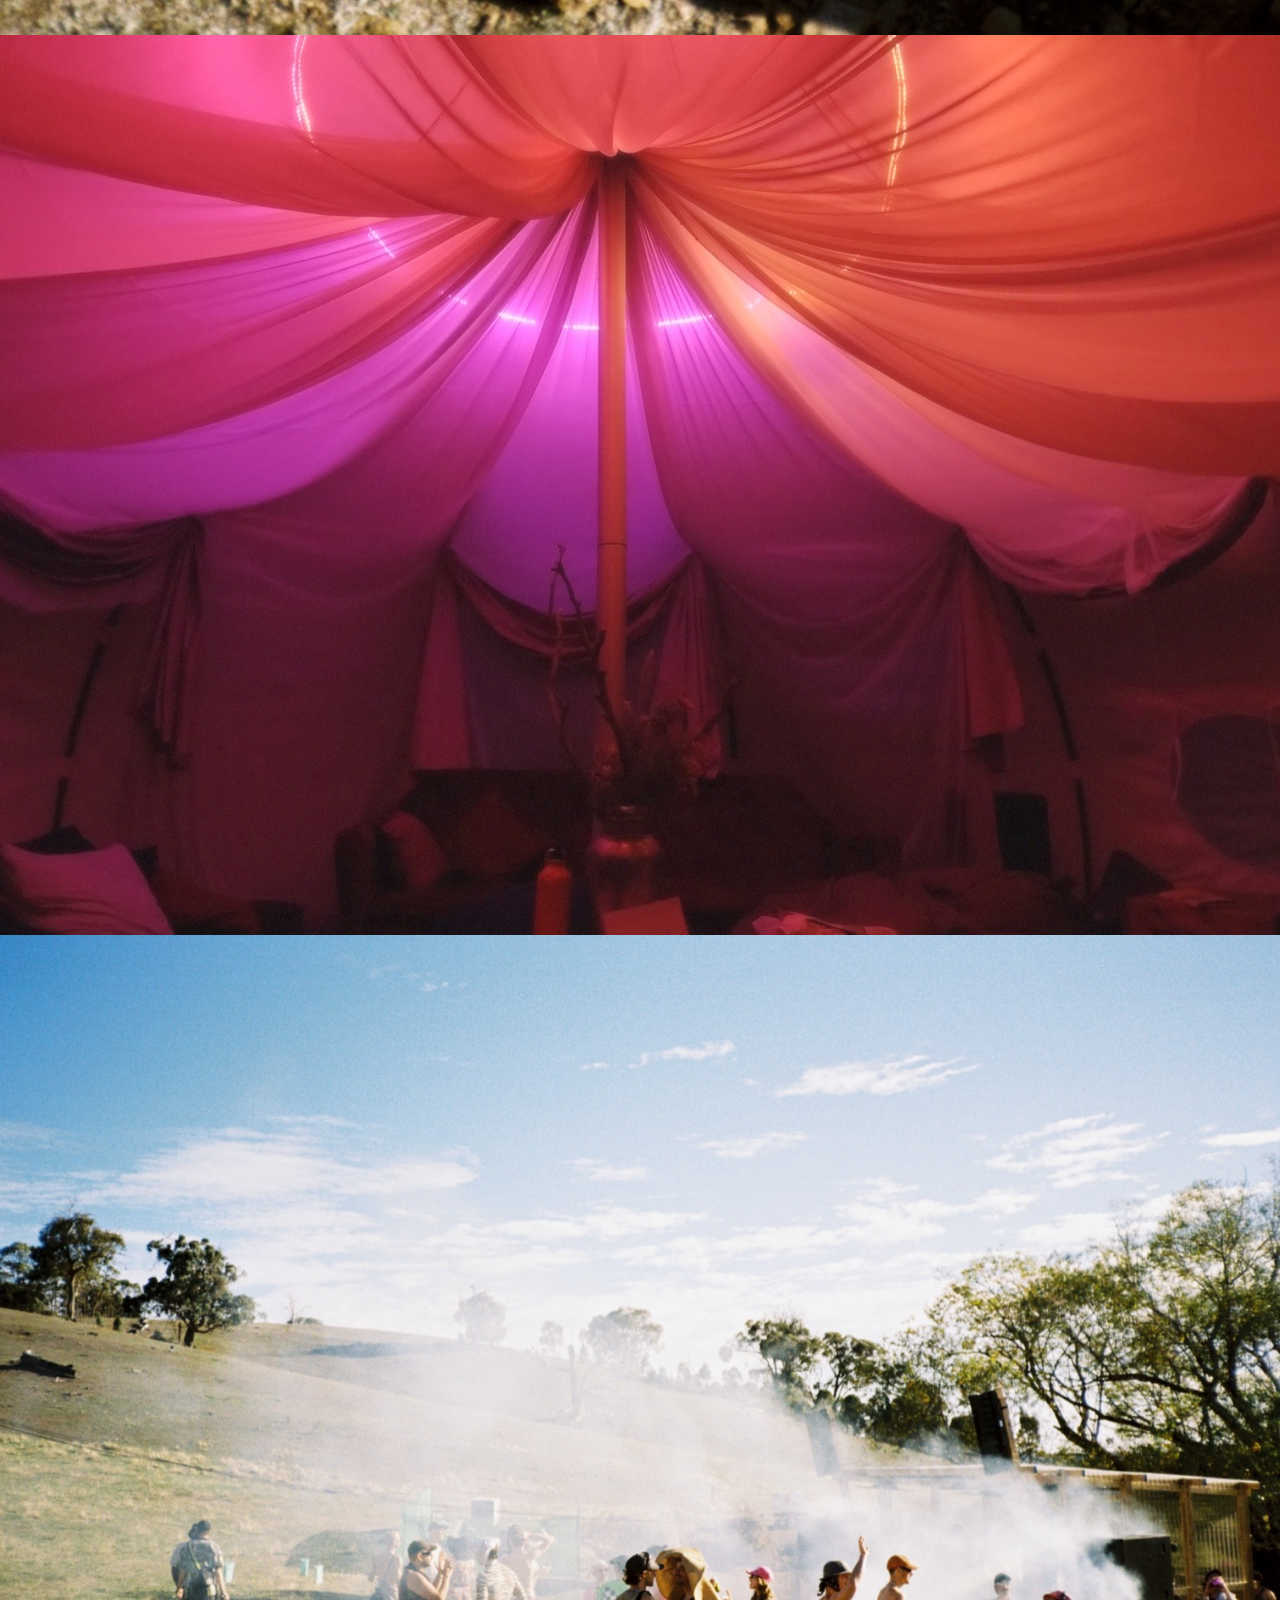
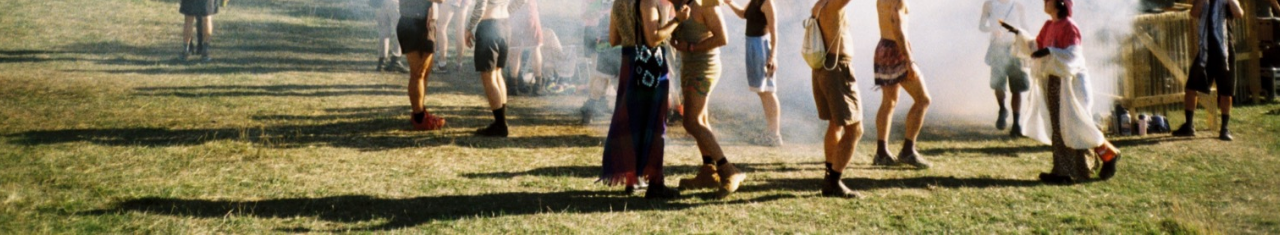
==== commit 79b066a9: "Optimize image sizes, lazy loading" ====
--- a/index.html
+++ b/index.html
@@ -28,31 +28,78 @@
     </section>
 
     <section class="photo-landscape arrow-trigger">
-        <img src="images/djs.jpg" alt="">
+        <img
+            src="images/optimized/djs-800.jpg"
+            srcset="images/optimized/djs-800.jpg 800w, images/optimized/djs-1600.jpg 1600w"
+            sizes="100vw"
+            alt=""
+        >
     </section>
 
     <section class="photo-portrait">
-        <img src="images/sunset.jpg" alt="">
+        <img
+            src="images/optimized/sunset-600.jpg"
+            srcset="images/optimized/sunset-600.jpg 600w, images/optimized/sunset-1200.jpg 1200w"
+            sizes="100vw"
+            alt=""
+            loading="lazy"
+            decoding="async"
+        >
     </section>
 
     <section class="photo-landscape">
-        <img src="images/2025-ribbons.jpg" alt="">
+        <img
+            src="images/optimized/2025-ribbons-800.jpg"
+            srcset="images/optimized/2025-ribbons-800.jpg 800w, images/optimized/2025-ribbons-1600.jpg 1600w"
+            sizes="100vw"
+            alt=""
+            loading="lazy"
+            decoding="async"
+        >
     </section>
 
     <section class="photo-portrait">
-        <img src="images/disco-ball.jpg" alt="">
+        <img
+            src="images/optimized/disco-ball-600.jpg"
+            srcset="images/optimized/disco-ball-600.jpg 600w, images/optimized/disco-ball-1200.jpg 1200w"
+            sizes="100vw"
+            alt=""
+            loading="lazy"
+            decoding="async"
+        >
     </section>
 
     <section class="photo-portrait">
-        <img src="images/planter.jpg" alt="">
+        <img
+            src="images/optimized/planter-600.jpg"
+            srcset="images/optimized/planter-600.jpg 600w, images/optimized/planter-1200.jpg 1200w"
+            sizes="100vw"
+            alt=""
+            loading="lazy"
+            decoding="async"
+        >
     </section>
 
     <section class="photo-landscape">
-        <img src="images/hunion.jpg" alt="">
+        <img
+            src="images/optimized/hunion-800.jpg"
+            srcset="images/optimized/hunion-800.jpg 800w, images/optimized/hunion-1600.jpg 1600w"
+            sizes="100vw"
+            alt=""
+            loading="lazy"
+            decoding="async"
+        >
     </section>
 
     <section class="photo-landscape">
-        <img src="images/crowd.jpg" alt="">
+        <img
+            src="images/optimized/crowd-800.jpg"
+            srcset="images/optimized/crowd-800.jpg 800w, images/optimized/crowd-1600.jpg 1600w"
+            sizes="100vw"
+            alt=""
+            loading="lazy"
+            decoding="async"
+        >
     </section>
 
     <a href="#top" class="back-to-top">↑</a>
--- a/style.css
+++ b/style.css
@@ -17,9 +17,7 @@
     margin: 0;
     padding: 0;
 
-    background:
-        linear-gradient(rgba(0, 0, 0, 0.3), rgba(0, 0, 0, 0.3)),
-        url("images/planting-background.JPG");
+    background-image: url("images/optimized/planting-background-2000.jpg");
 
     background-size: cover;
     background-position: center;
@@ -27,8 +25,6 @@
     background-attachment: fixed;
 
     min-height: 100vh;
-
-    z-index: -1;
 }
 
 .hero {
@@ -75,13 +71,33 @@
     flex-direction: column;
     width: 300px;
     gap: 10px;
+
+    background-color: rgba(0, 0, 0, 0.6);
+    padding: 20px;
+    border-radius: 12px;
+    box-sizing: border-box;
+
+    margin: 0 auto;
+}
+
+label {
+    color: white;
+    padding: 2px 6px;
+    width: fit-content;
+    border-radius: 12px;
 }
 
 input, select {
     padding: 12px;
     font-size: 16px;
-    background-color: rgba(250, 250, 170, 0.7);
+    background-color: rgba(250, 250, 170, 0.8);
     width: 100%;
+    box-sizing: border-box;
+}
+
+#referral-question label {
+    display: block;
+    margin-bottom: 5px;
 }
 
 button {
@@ -116,9 +132,7 @@
         width: 100%;
         height: 100vh;
 
-        background:
-            linear-gradient(rgba(0, 0, 0, 0.3), rgba(0, 0, 0, 0.3)),
-            url("images/planting-background.JPG");
+        background-image: url("images/optimized/planting-background-2000.jpg");
 
         background-size: auto 100vh;
         background-position: center top;
